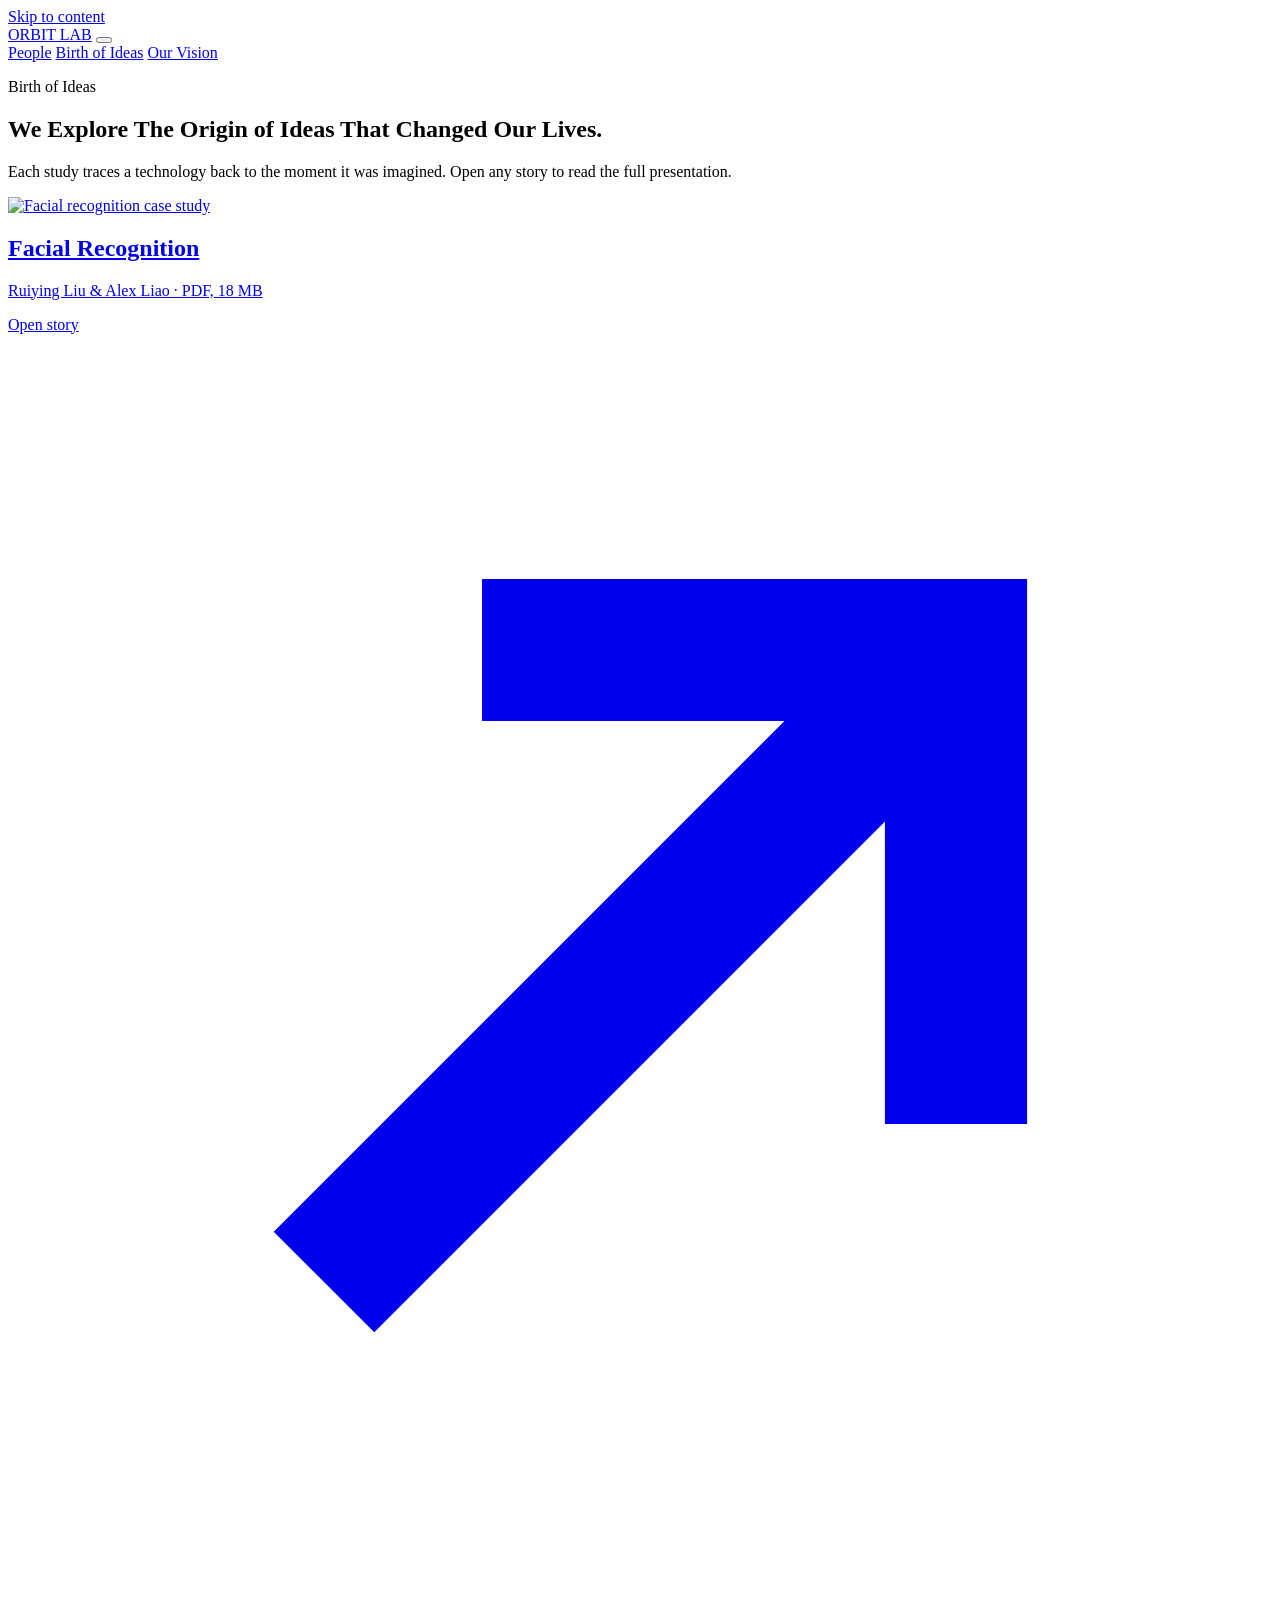
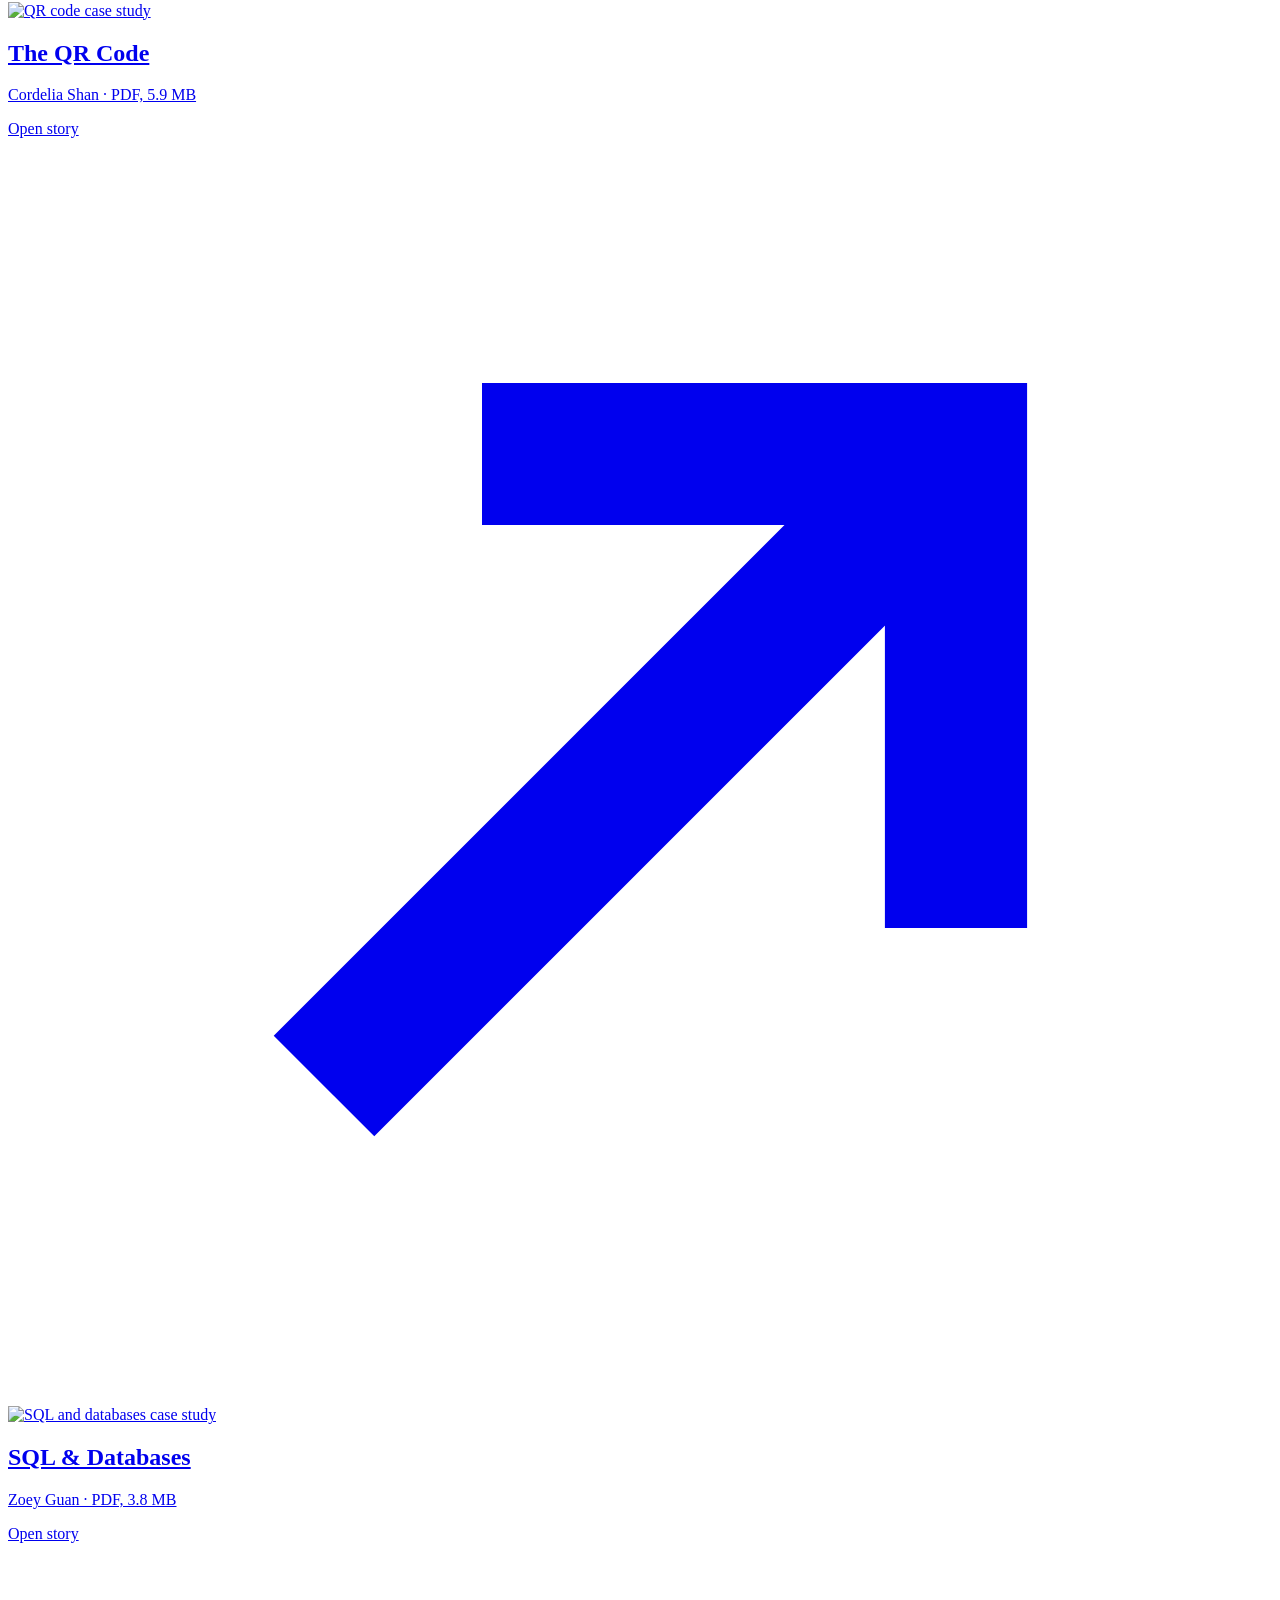
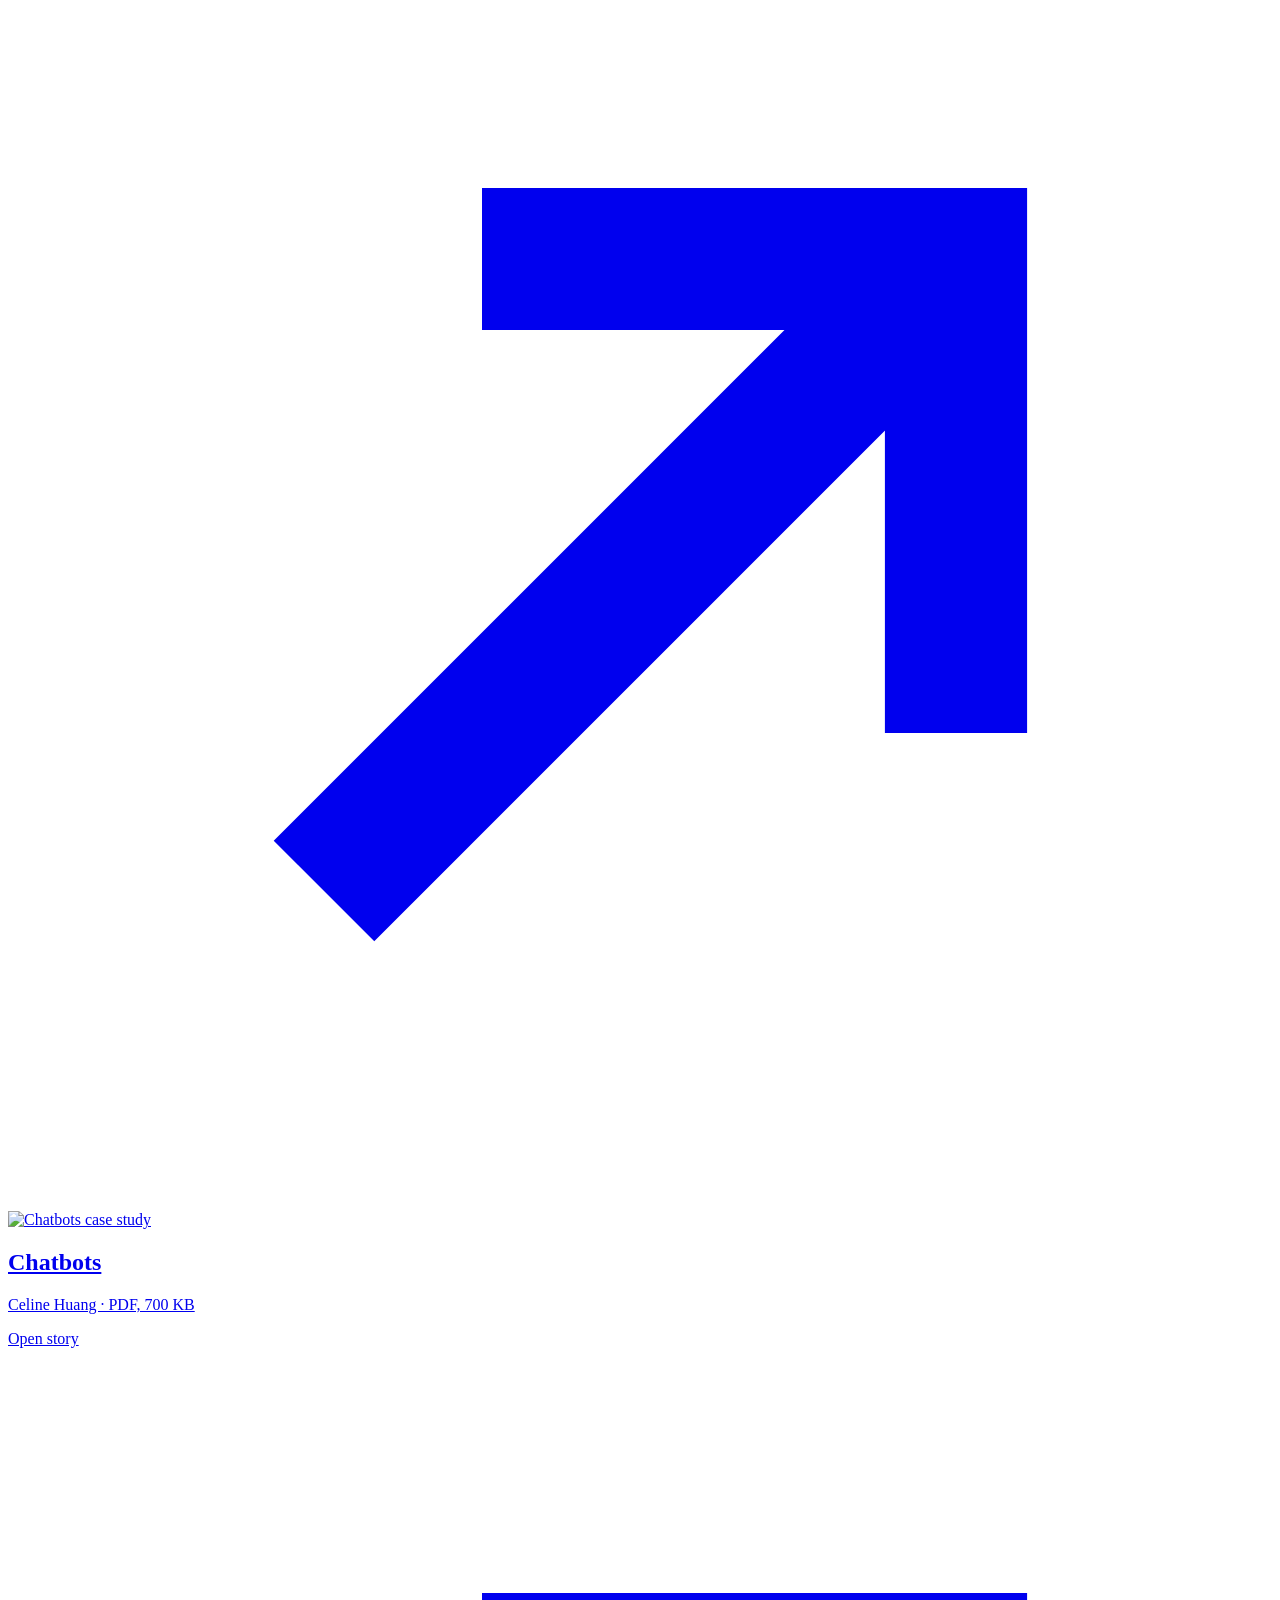
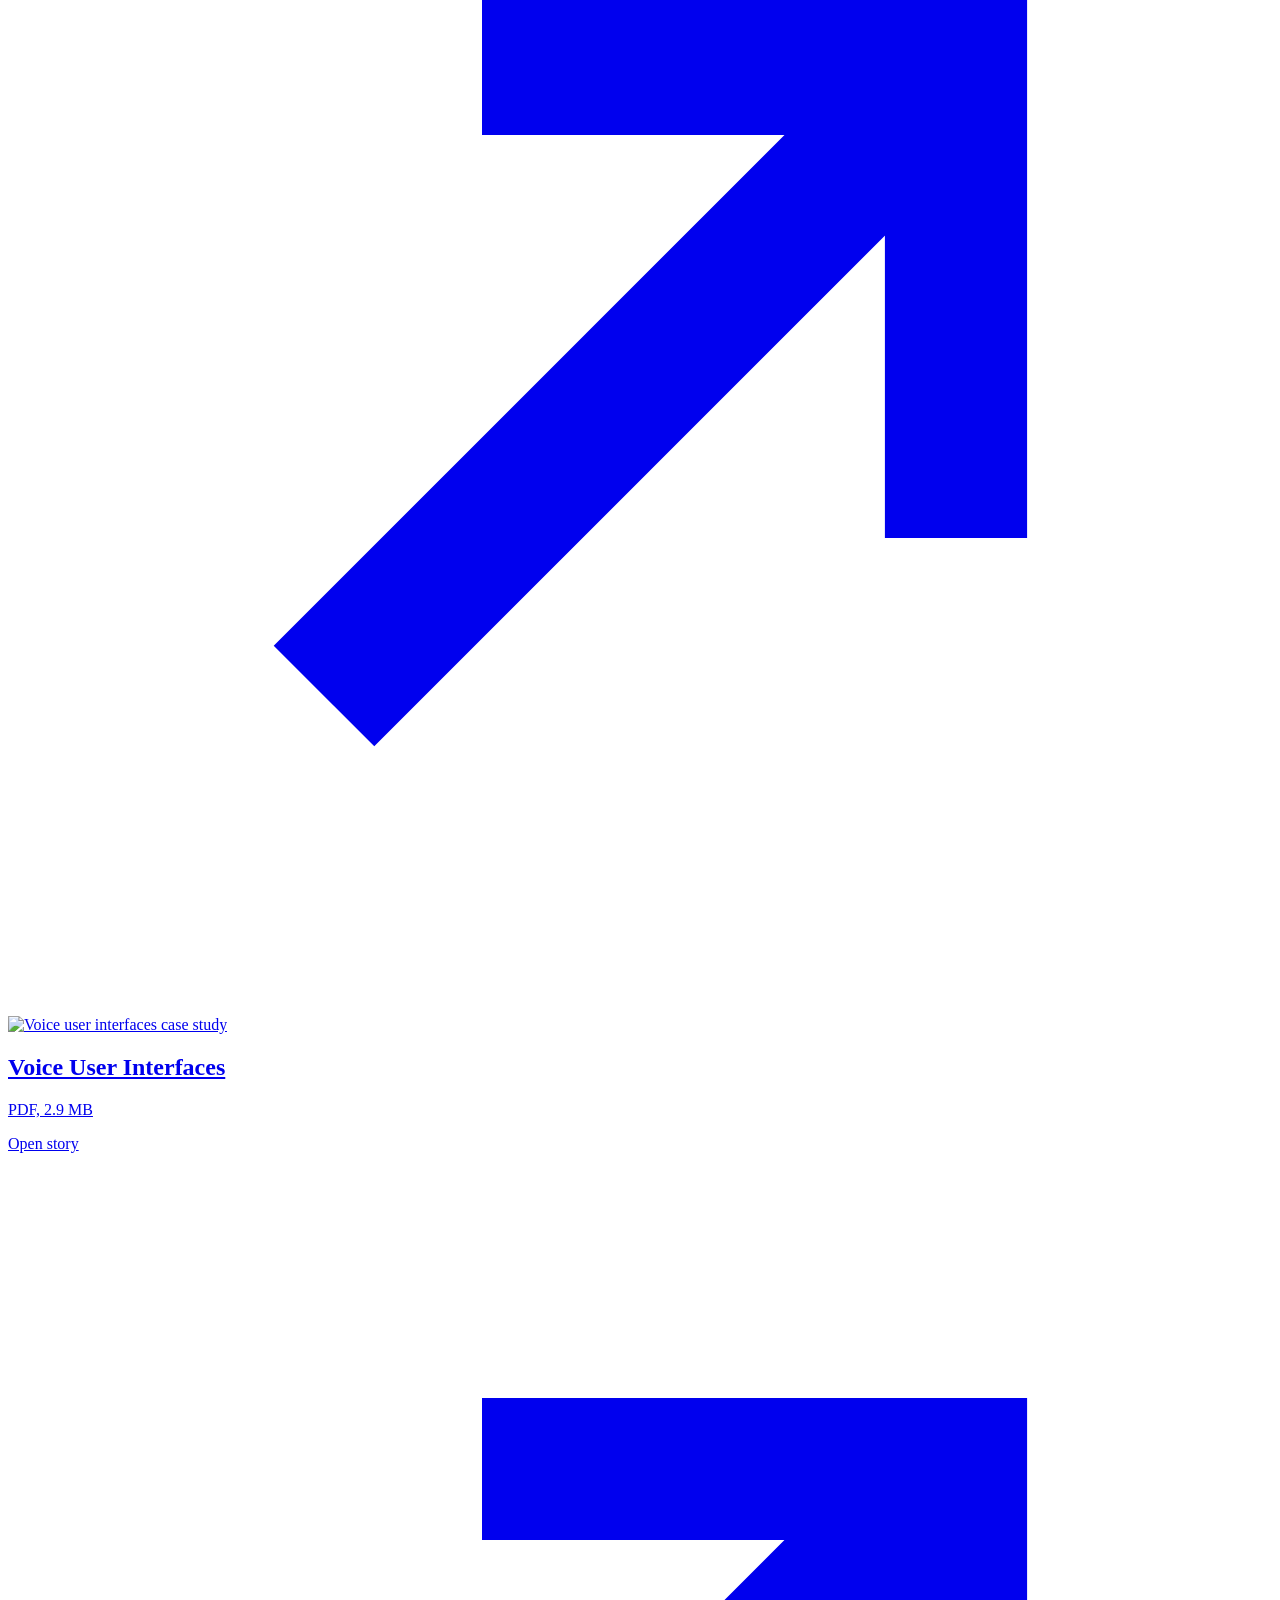
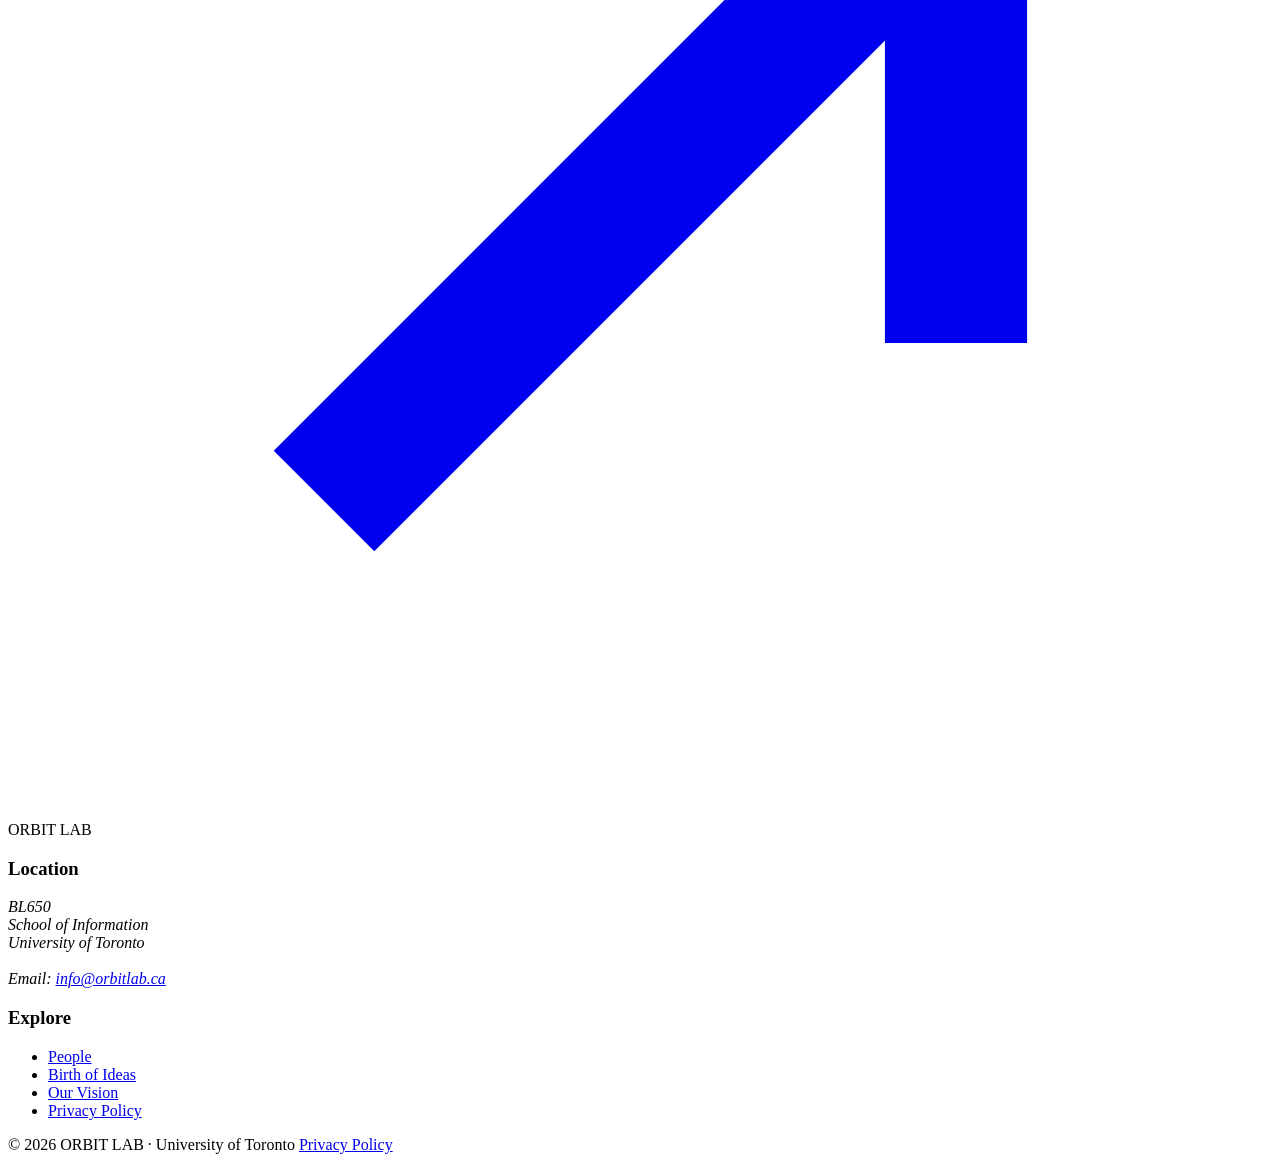
==== site/birth-of-ideas/index.html @ 478dc631 "Rebuild orbitlab.ca as a static site, migrated off Wix Studio Replaces the Wix Studio site with plai" ====
<!DOCTYPE html>
<html lang="en">
<head>
<meta charset="utf-8">
<meta name="viewport" content="width=device-width, initial-scale=1">
<title>BIRTH OF IDEAS | ORBIT LAB</title>
<meta name="description" content="We explore the origin of ideas that changed our lives — case studies from ORBIT LAB at the University of Toronto.">
<link rel="canonical" href="https://www.orbitlab.ca/birth-of-ideas">
<meta property="og:title" content="Birth of Ideas | ORBIT LAB">
<meta property="og:description" content="We explore the origin of ideas that changed our lives.">
<meta property="og:type" content="website">
<meta property="og:image" content="assets/img/stories/qr-code.jpg">
<link rel="icon" href="/assets/img/favicon.svg" type="image/svg+xml">
<link rel="stylesheet" href="/assets/css/style.css">
<script>document.documentElement.classList.add('js');</script>
</head>
<body>
<a class="skip-link" href="#main">Skip to content</a>

<header class="site-header is-light">
  <a class="wordmark" href="/">ORBIT LAB</a>
  <button class="nav-toggle" type="button" aria-label="Menu" aria-expanded="false" aria-controls="nav">
    <span></span><span></span><span></span>
  </button>
  <nav class="nav" id="nav" aria-label="Main">
    <a href="/people">People</a>
    <a href="/birth-of-ideas" aria-current="page">Birth of Ideas</a>
    <a href="/our-vision">Our Vision</a>
  </nav>
</header>

<main id="main">

  <section class="page-hero">
    <div class="wrap">
      <p class="label reveal">Birth of Ideas</p>
      <h1 class="page-hero__title reveal">We Explore The Origin of Ideas That Changed Our Lives.</h1>
      <p class="lead page-hero__sub reveal">Each study traces a technology back to the moment it was imagined. Open any story to read the full presentation.</p>
    </div>
  </section>

  <section class="section section--cream" style="padding-top:0">
    <div class="wrap">
      <div class="stories">

        <a class="story reveal" href="/assets/pdf/facial-recognition.pdf" target="_blank" rel="noopener">
          <div class="story__thumb">
            <picture><source srcset="/assets/img/stories/facial-recognition.webp" type="image/webp"><img src="/assets/img/stories/facial-recognition.jpg" alt="Facial recognition case study" loading="eager" fetchpriority="high" width="1400" height="787"></picture>
          </div>
          <div class="story__body">
            <h2 class="story__title">Facial Recognition</h2>
            <p class="story__meta">Ruiying Liu &amp; Alex Liao &middot; PDF, 18 MB</p>
            <span class="story__cta">Open story
              <svg viewBox="0 0 16 16" fill="none" stroke="currentColor" stroke-width="1.8" aria-hidden="true">
                <path d="M4 12L12 4M6 4h6v6"/></svg>
            </span>
          </div>
        </a>

        <a class="story reveal" href="/assets/pdf/qr-code.pdf" target="_blank" rel="noopener">
          <div class="story__thumb">
            <picture><source srcset="/assets/img/stories/qr-code.webp" type="image/webp"><img src="/assets/img/stories/qr-code.jpg" alt="QR code case study" loading="lazy" width="1400" height="787"></picture>
          </div>
          <div class="story__body">
            <h2 class="story__title">The QR Code</h2>
            <p class="story__meta">Cordelia Shan &middot; PDF, 5.9 MB</p>
            <span class="story__cta">Open story
              <svg viewBox="0 0 16 16" fill="none" stroke="currentColor" stroke-width="1.8" aria-hidden="true">
                <path d="M4 12L12 4M6 4h6v6"/></svg>
            </span>
          </div>
        </a>

        <a class="story reveal" href="/assets/pdf/sql-databases.pdf" target="_blank" rel="noopener">
          <div class="story__thumb">
            <picture><source srcset="/assets/img/stories/sql-databases.webp" type="image/webp"><img src="/assets/img/stories/sql-databases.jpg" alt="SQL and databases case study" loading="lazy" width="1400" height="787"></picture>
          </div>
          <div class="story__body">
            <h2 class="story__title">SQL &amp; Databases</h2>
            <p class="story__meta">Zoey Guan &middot; PDF, 3.8 MB</p>
            <span class="story__cta">Open story
              <svg viewBox="0 0 16 16" fill="none" stroke="currentColor" stroke-width="1.8" aria-hidden="true">
                <path d="M4 12L12 4M6 4h6v6"/></svg>
            </span>
          </div>
        </a>

        <a class="story reveal" href="/assets/pdf/chatbots.pdf" target="_blank" rel="noopener">
          <div class="story__thumb">
            <picture><source srcset="/assets/img/stories/chatbots.webp" type="image/webp"><img src="/assets/img/stories/chatbots.jpg" alt="Chatbots case study" loading="lazy" width="1400" height="787"></picture>
          </div>
          <div class="story__body">
            <h2 class="story__title">Chatbots</h2>
            <p class="story__meta">Celine Huang &middot; PDF, 700 KB</p>
            <span class="story__cta">Open story
              <svg viewBox="0 0 16 16" fill="none" stroke="currentColor" stroke-width="1.8" aria-hidden="true">
                <path d="M4 12L12 4M6 4h6v6"/></svg>
            </span>
          </div>
        </a>

        <a class="story reveal" href="/assets/pdf/voice-user-interfaces.pdf" target="_blank" rel="noopener">
          <div class="story__thumb">
            <picture><source srcset="/assets/img/stories/voice-user-interfaces.webp" type="image/webp"><img src="/assets/img/stories/voice-user-interfaces.jpg" alt="Voice user interfaces case study" loading="lazy" width="1400" height="787"></picture>
          </div>
          <div class="story__body">
            <h2 class="story__title">Voice User Interfaces</h2>
            <p class="story__meta">PDF, 2.9 MB</p>
            <span class="story__cta">Open story
              <svg viewBox="0 0 16 16" fill="none" stroke="currentColor" stroke-width="1.8" aria-hidden="true">
                <path d="M4 12L12 4M6 4h6v6"/></svg>
            </span>
          </div>
        </a>

      </div>
    </div>
  </section>

</main>

<footer class="site-footer footer">
  <div class="wrap">
    <div class="footer-grid">
      <div>
        <div class="footer__brand">ORBIT LAB</div>
      </div>
      <div>
        <h3>Location</h3>
        <address>
          BL650<br>
          School of Information<br>
          University of Toronto<br><br>
          Email: <a href="mailto:info@orbitlab.ca">info@orbitlab.ca</a>
        </address>
      </div>
      <div>
        <h3>Explore</h3>
        <ul>
          <li><a href="/people">People</a></li>
          <li><a href="/birth-of-ideas">Birth of Ideas</a></li>
          <li><a href="/our-vision">Our Vision</a></li>
          <li><a href="/privacy-policy">Privacy Policy</a></li>
        </ul>
      </div>
    </div>
    <div class="footer-bottom">
      <span>&copy; 2026 ORBIT LAB &middot; University of Toronto</span>
      <a href="/privacy-policy">Privacy Policy</a>
    </div>
  </div>
</footer>

<script src="/assets/js/main.js" defer></script>
</body>
</html>
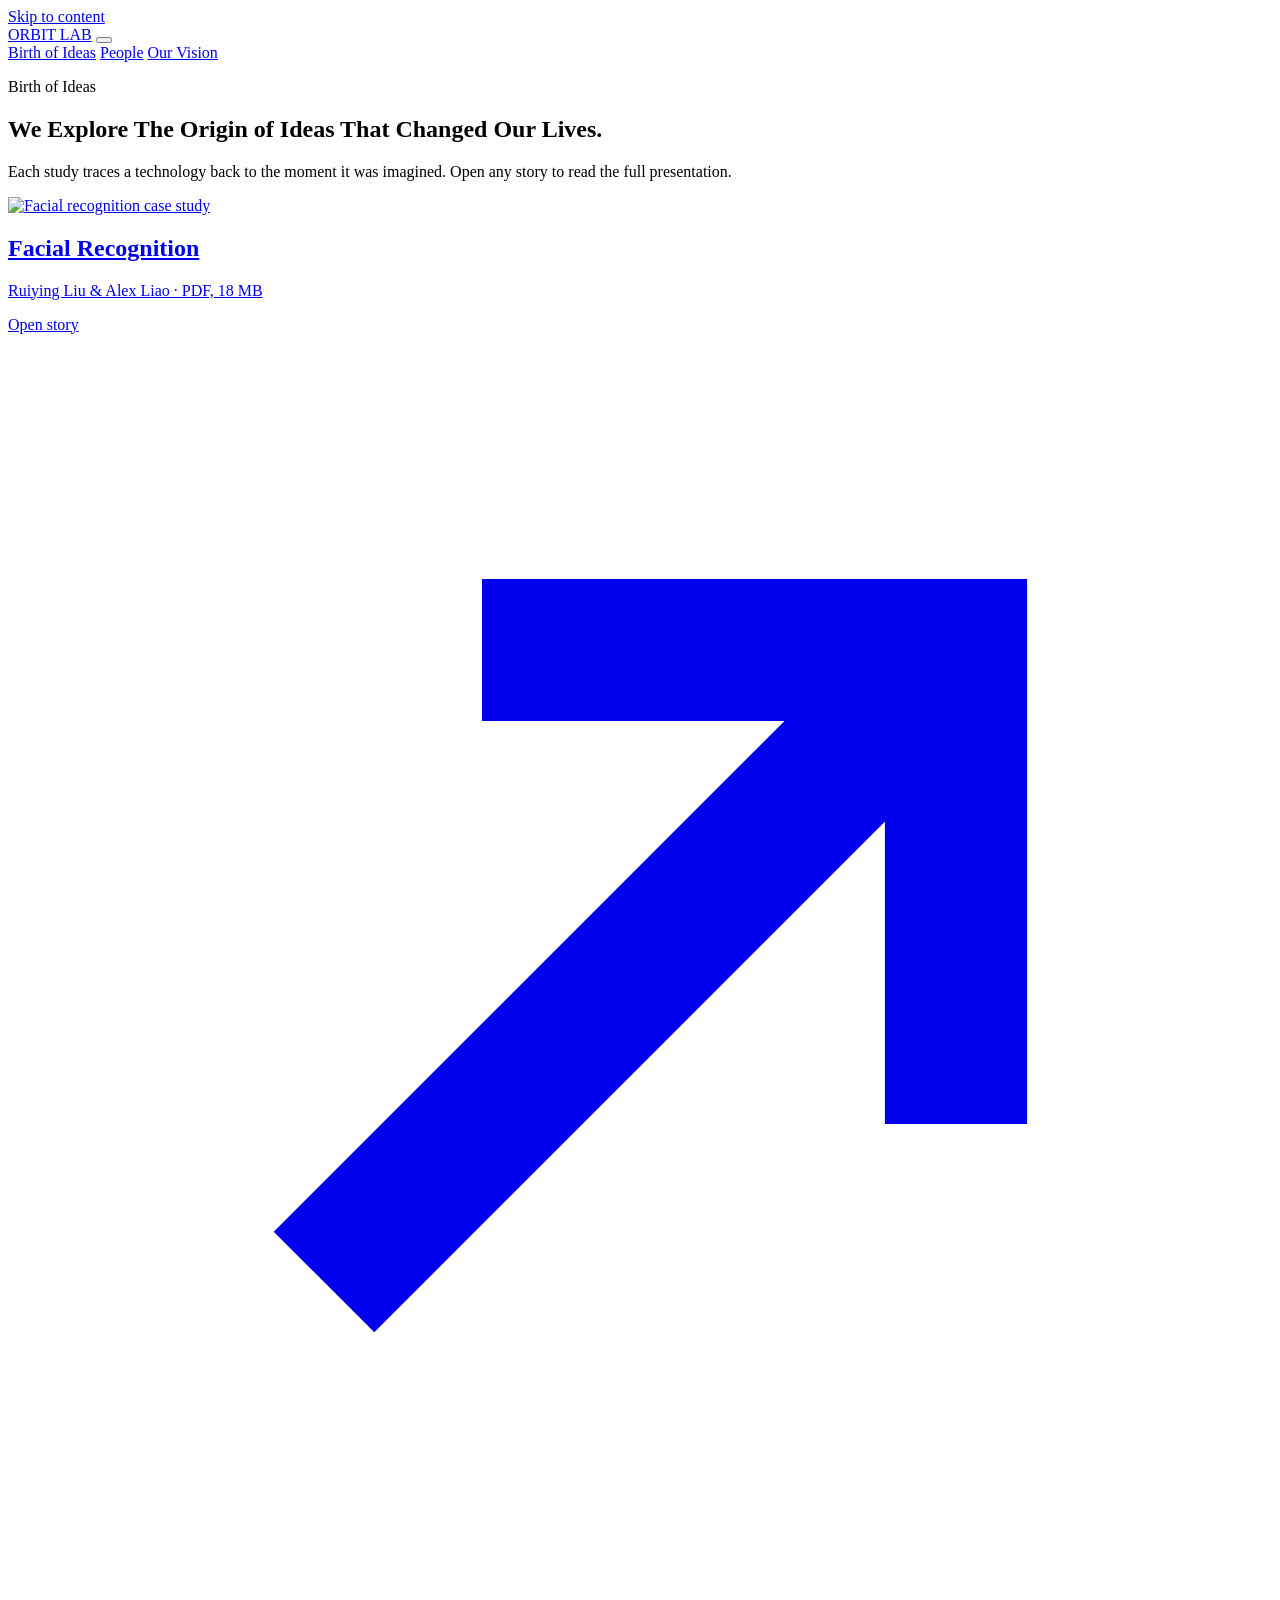
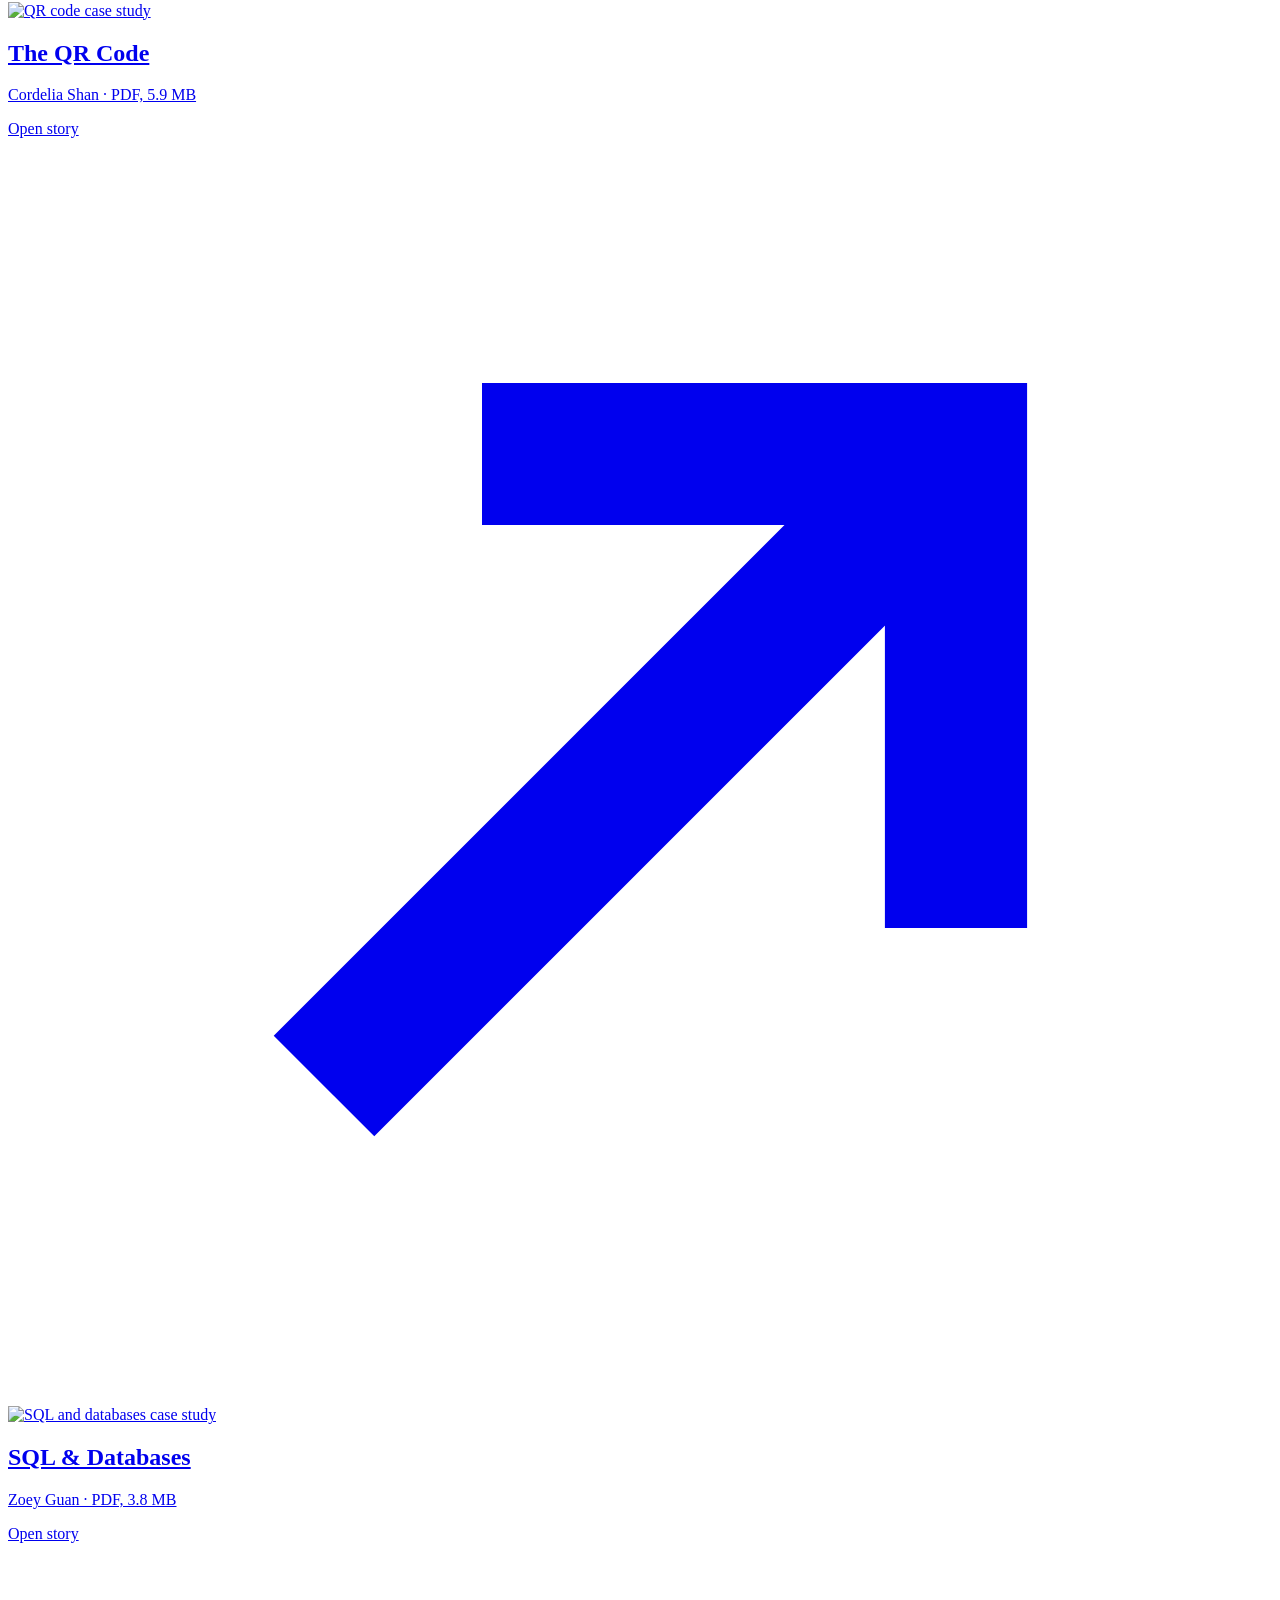
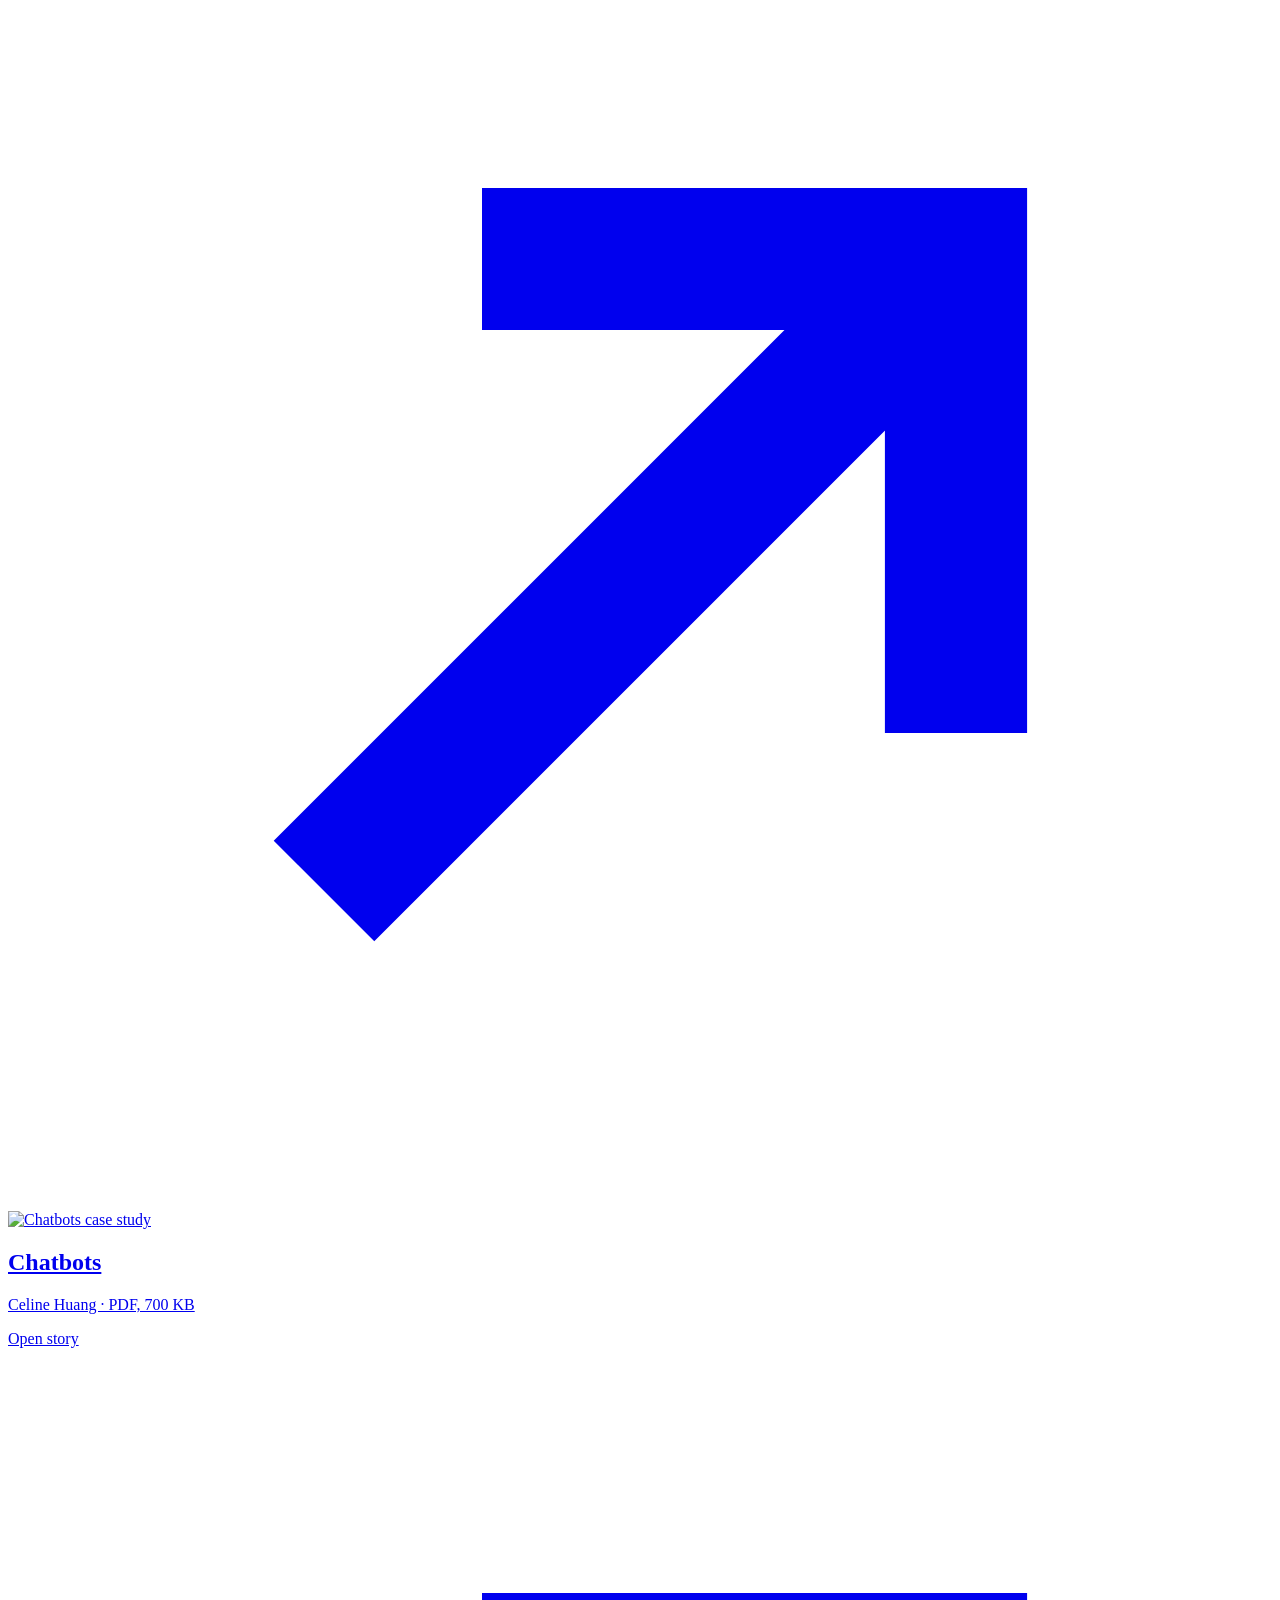
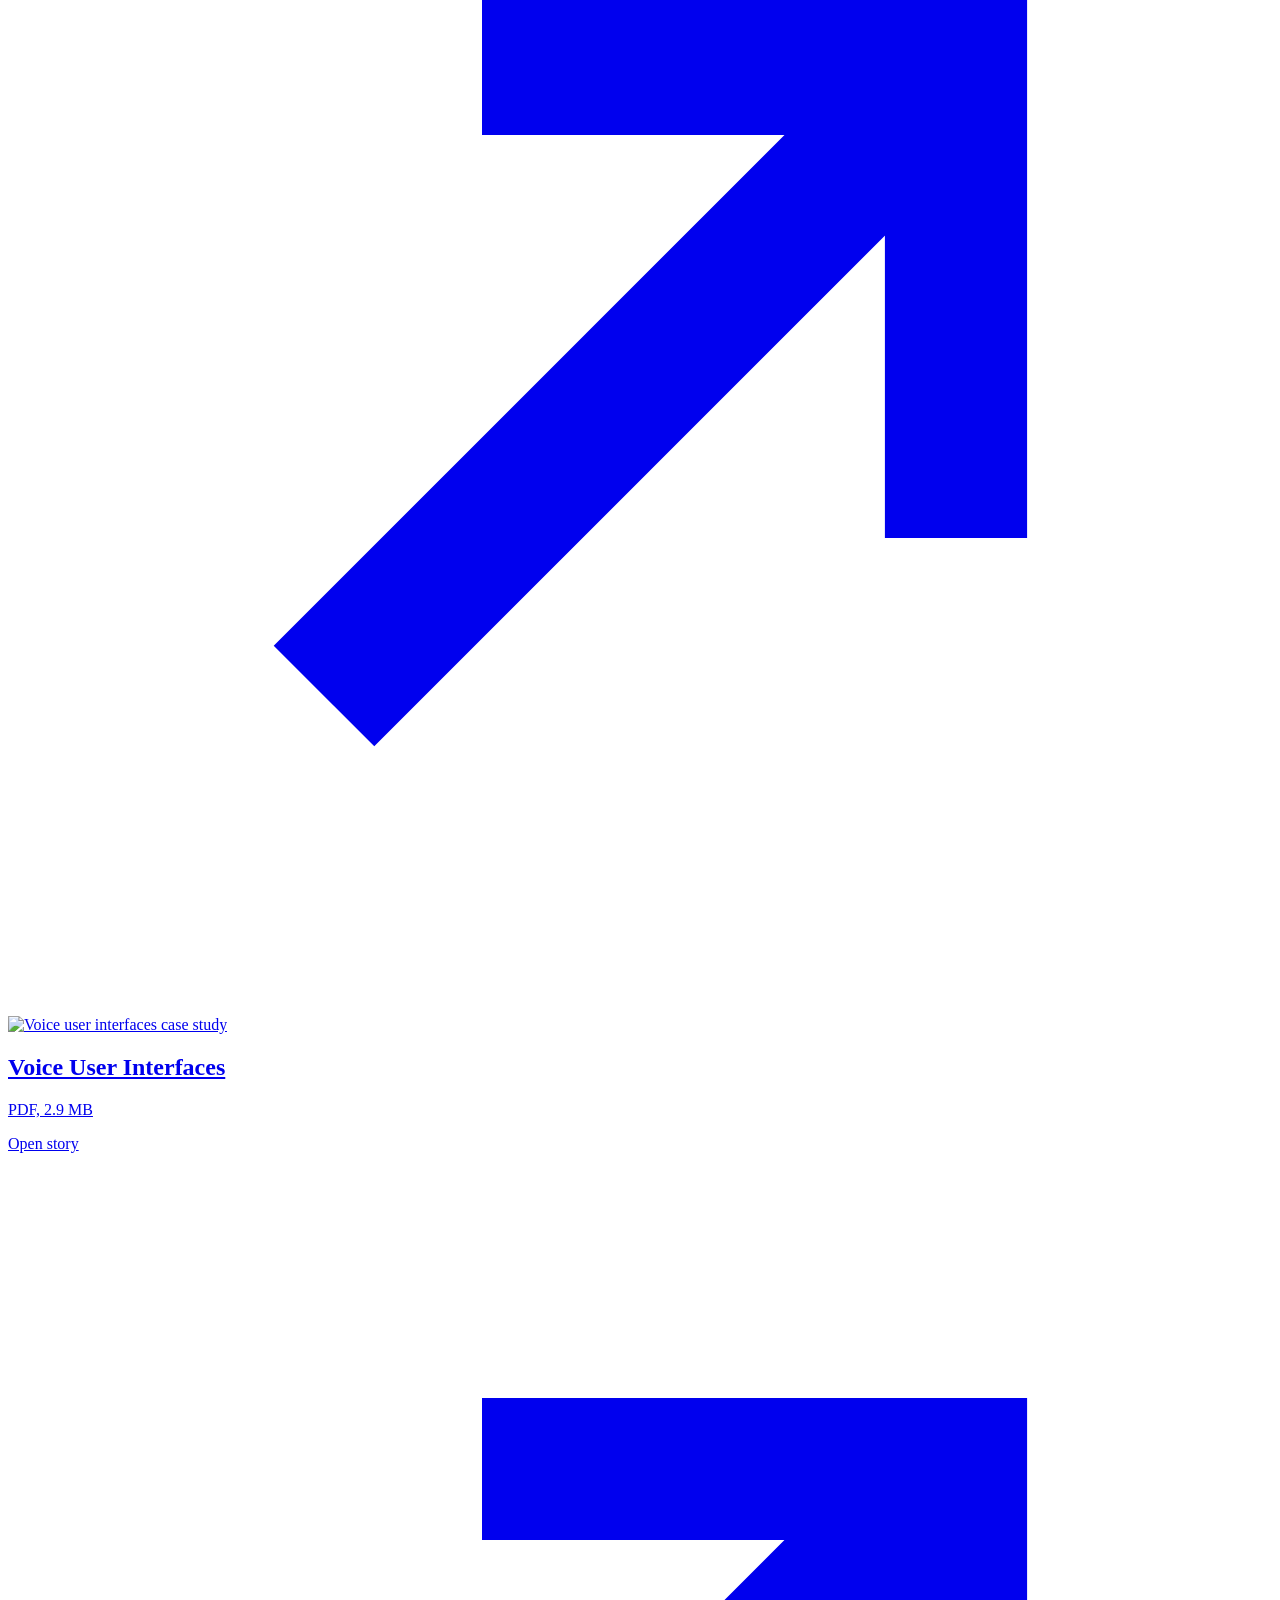
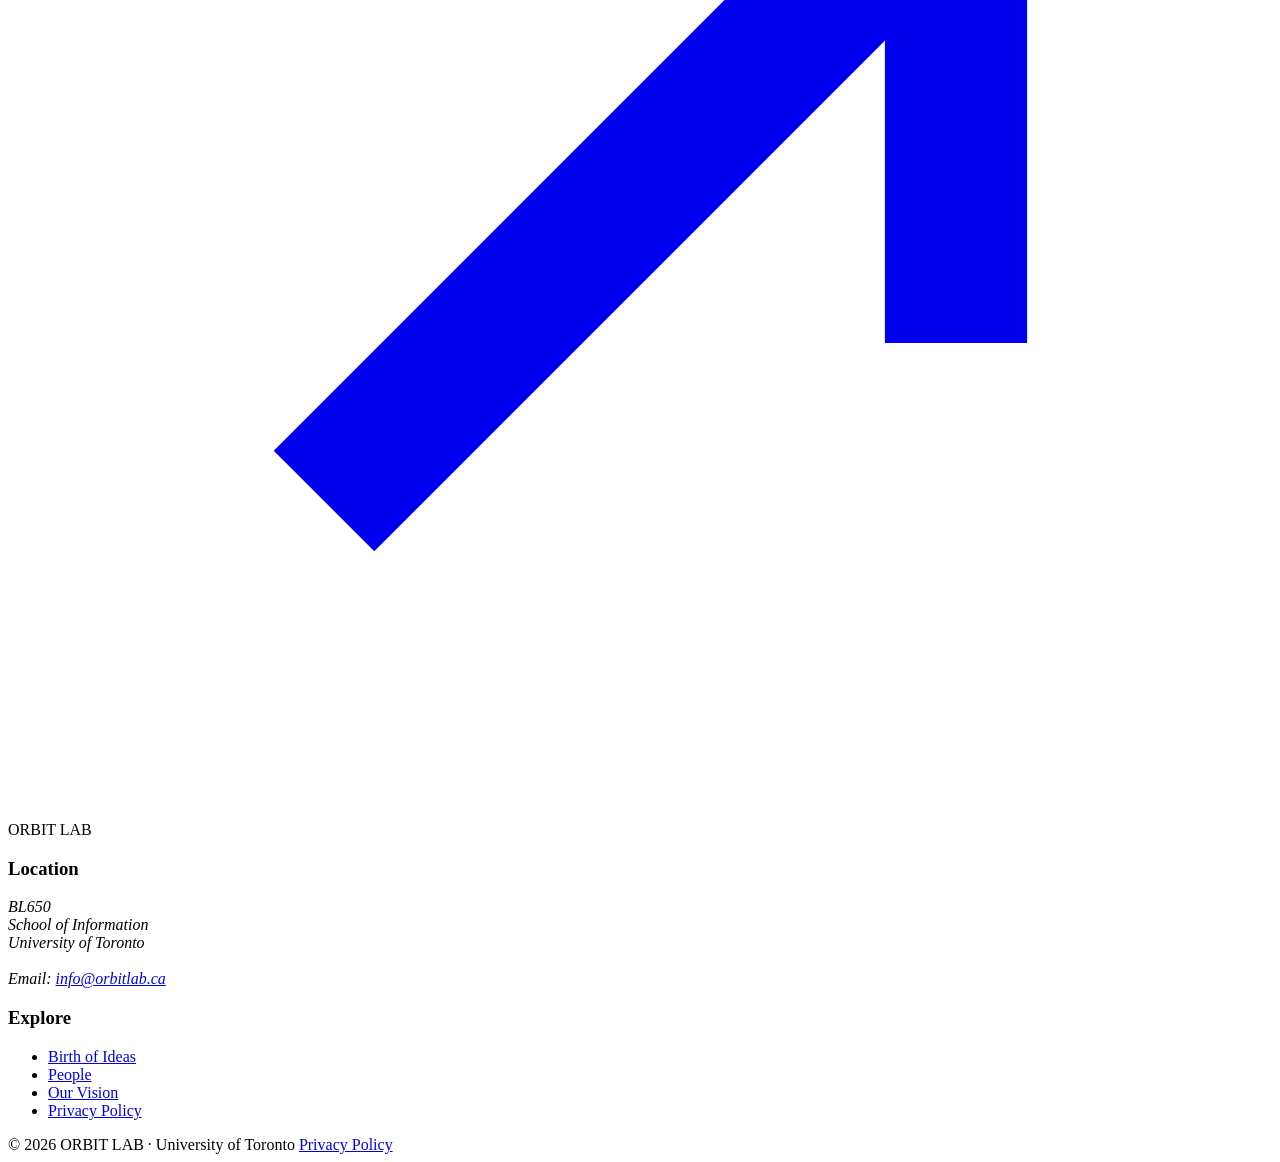
==== commit 37e570d5: "Reorder nav: Birth of Ideas, People, Our Vision Applied to both the header nav and the footer Explor" ====
--- a/site/birth-of-ideas/index.html
+++ b/site/birth-of-ideas/index.html
@@ -11,7 +11,7 @@
 <meta property="og:type" content="website">
 <meta property="og:image" content="assets/img/stories/qr-code.jpg">
 <link rel="icon" href="/assets/img/favicon.svg" type="image/svg+xml">
-<link rel="stylesheet" href="/assets/css/style.css">
+<link rel="stylesheet" href="/assets/css/style.css?v=2">
 <script>document.documentElement.classList.add('js');</script>
 </head>
 <body>
@@ -23,8 +23,8 @@
     <span></span><span></span><span></span>
   </button>
   <nav class="nav" id="nav" aria-label="Main">
+    <a href="/birth-of-ideas" aria-current="page">Birth of Ideas</a>
     <a href="/people">People</a>
-    <a href="/birth-of-ideas" aria-current="page">Birth of Ideas</a>
     <a href="/our-vision">Our Vision</a>
   </nav>
 </header>
@@ -137,8 +137,8 @@
       <div>
         <h3>Explore</h3>
         <ul>
+          <li><a href="/birth-of-ideas">Birth of Ideas</a></li>
           <li><a href="/people">People</a></li>
-          <li><a href="/birth-of-ideas">Birth of Ideas</a></li>
           <li><a href="/our-vision">Our Vision</a></li>
           <li><a href="/privacy-policy">Privacy Policy</a></li>
         </ul>
@@ -151,6 +151,6 @@
   </div>
 </footer>
 
-<script src="/assets/js/main.js" defer></script>
+<script src="/assets/js/main.js?v=2" defer></script>
 </body>
 </html>
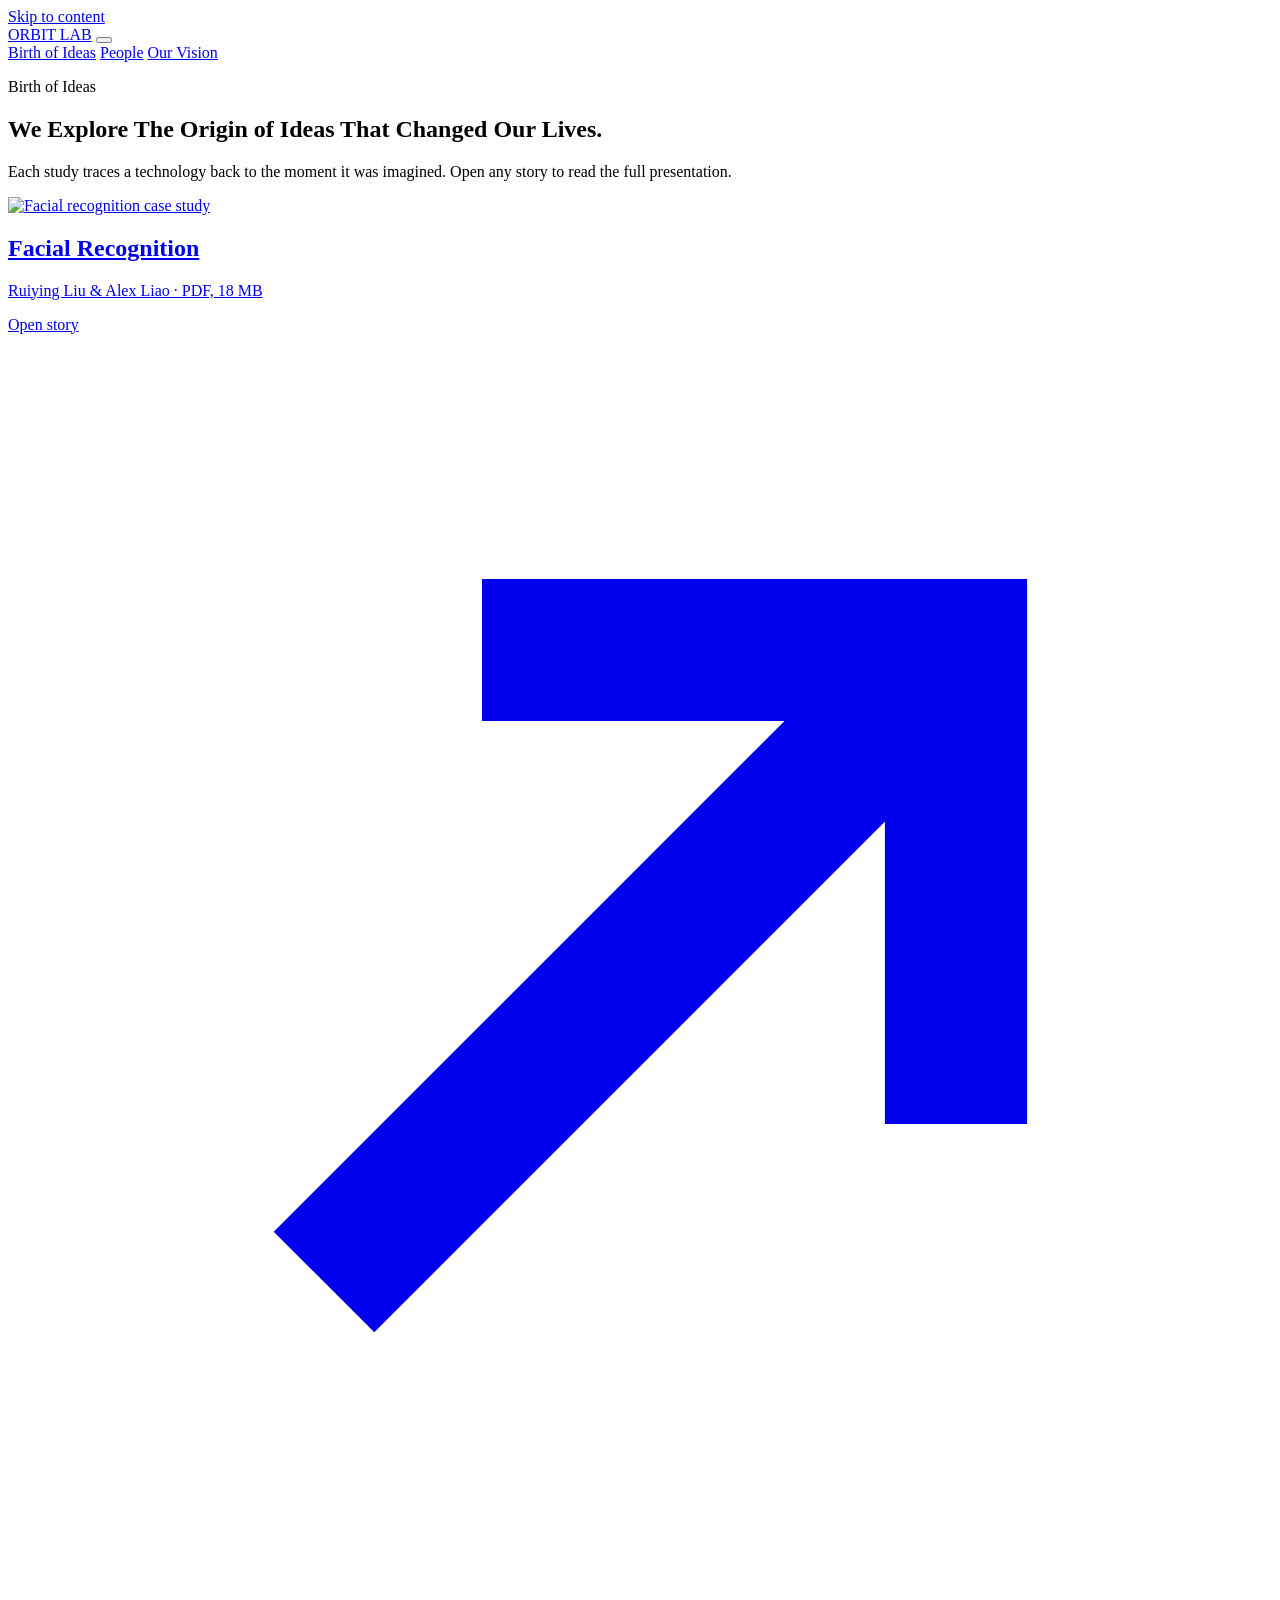
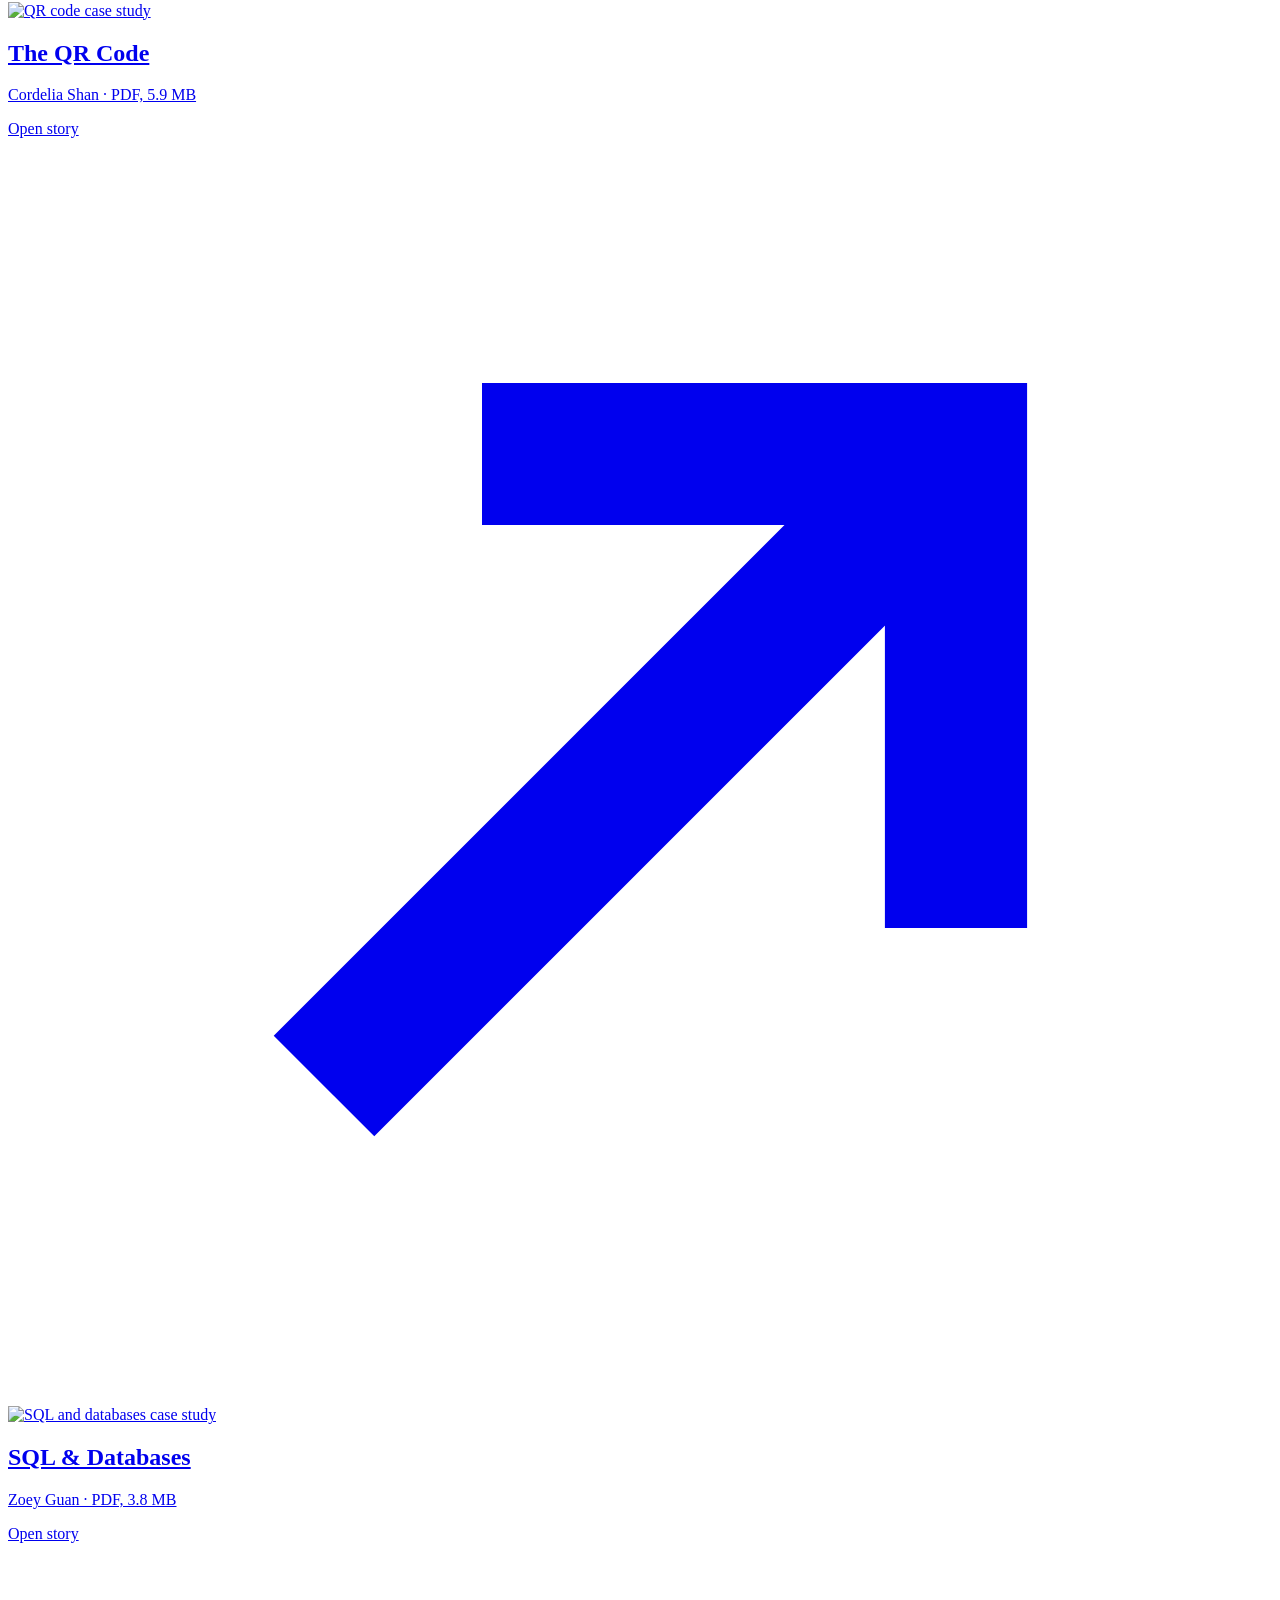
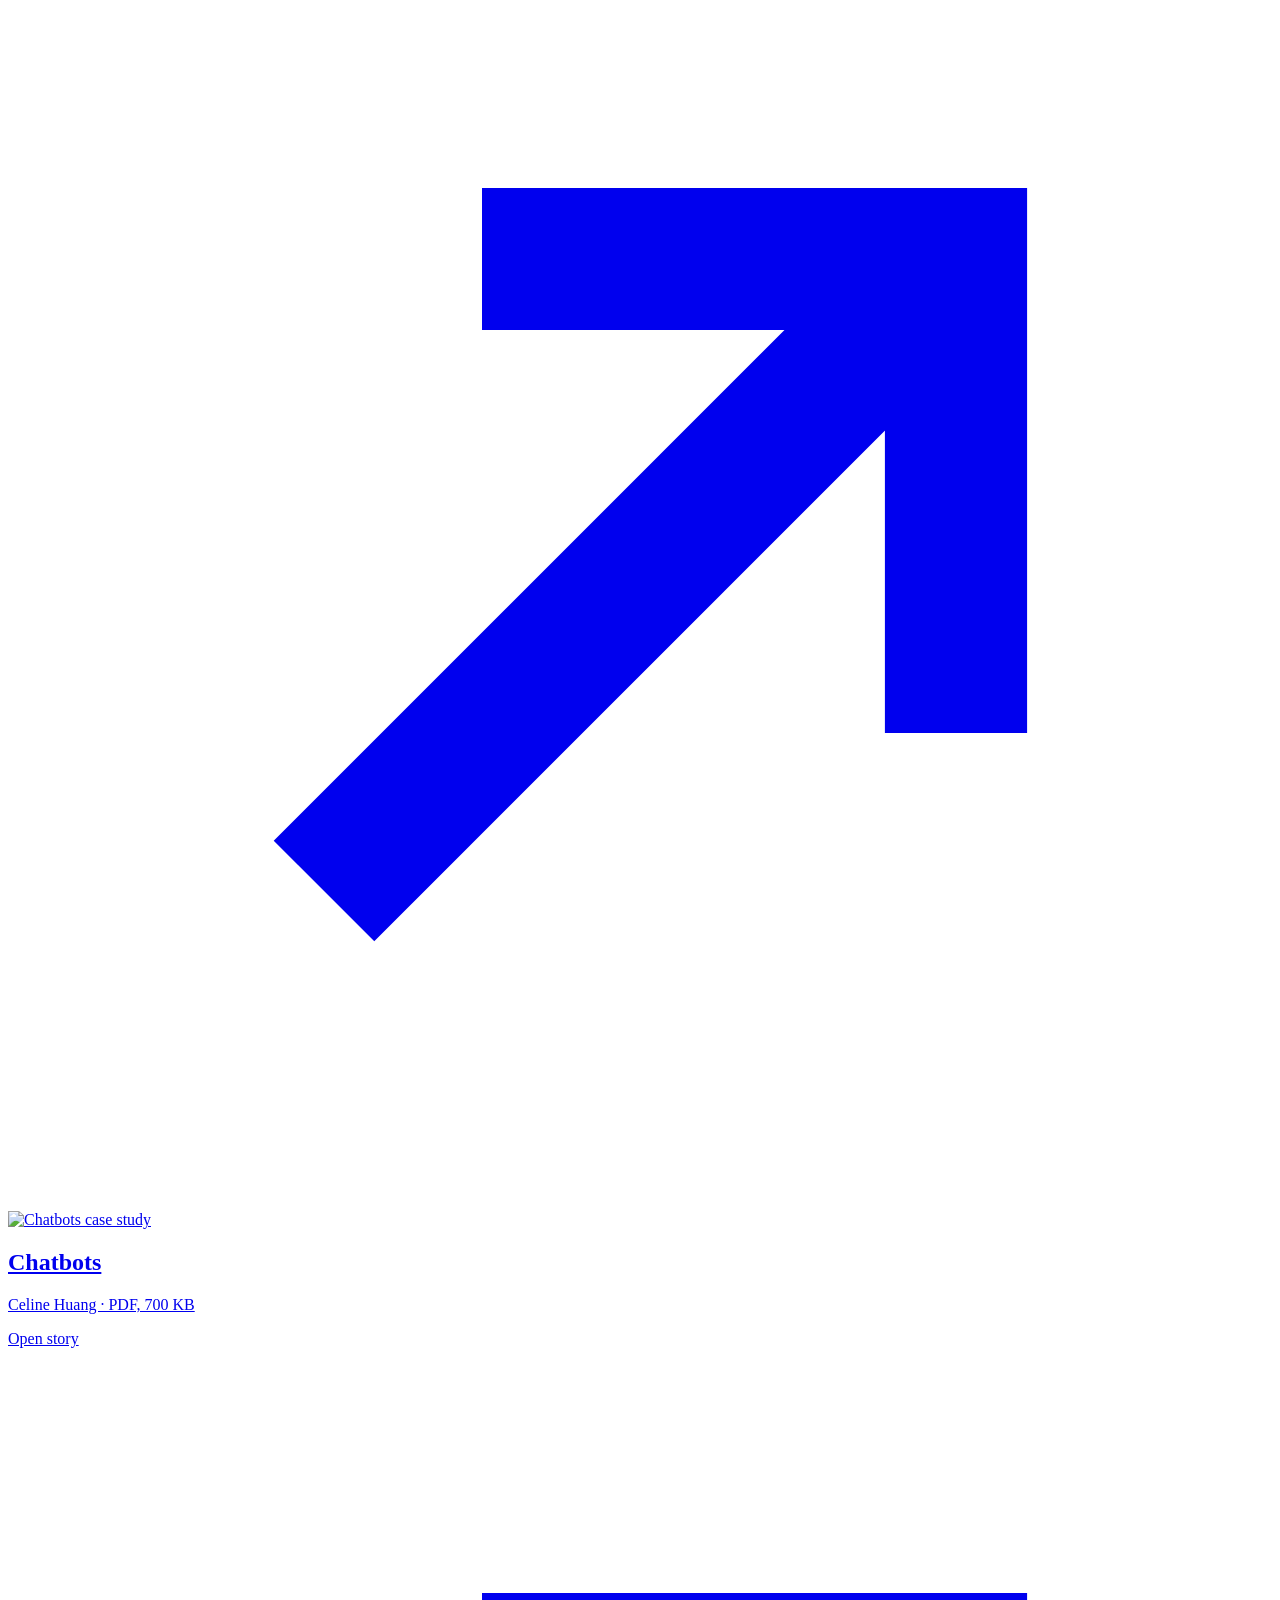
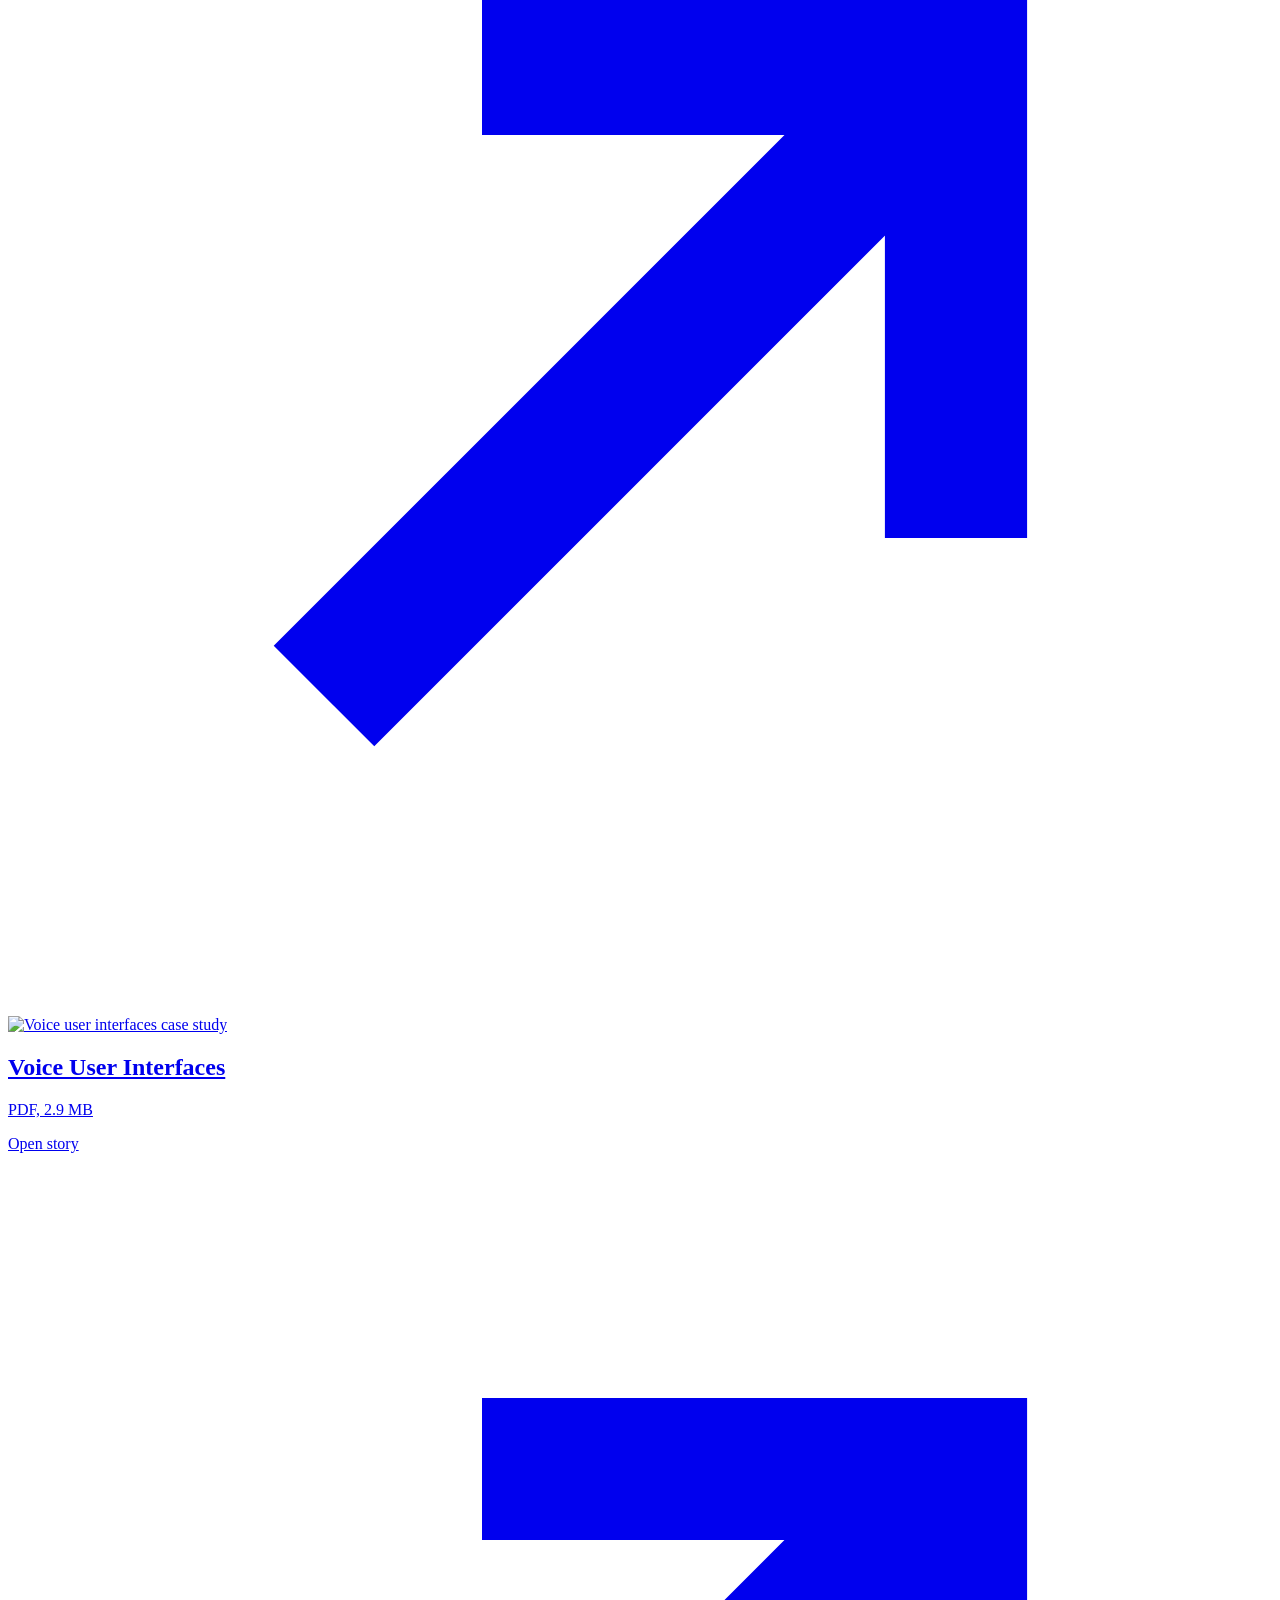
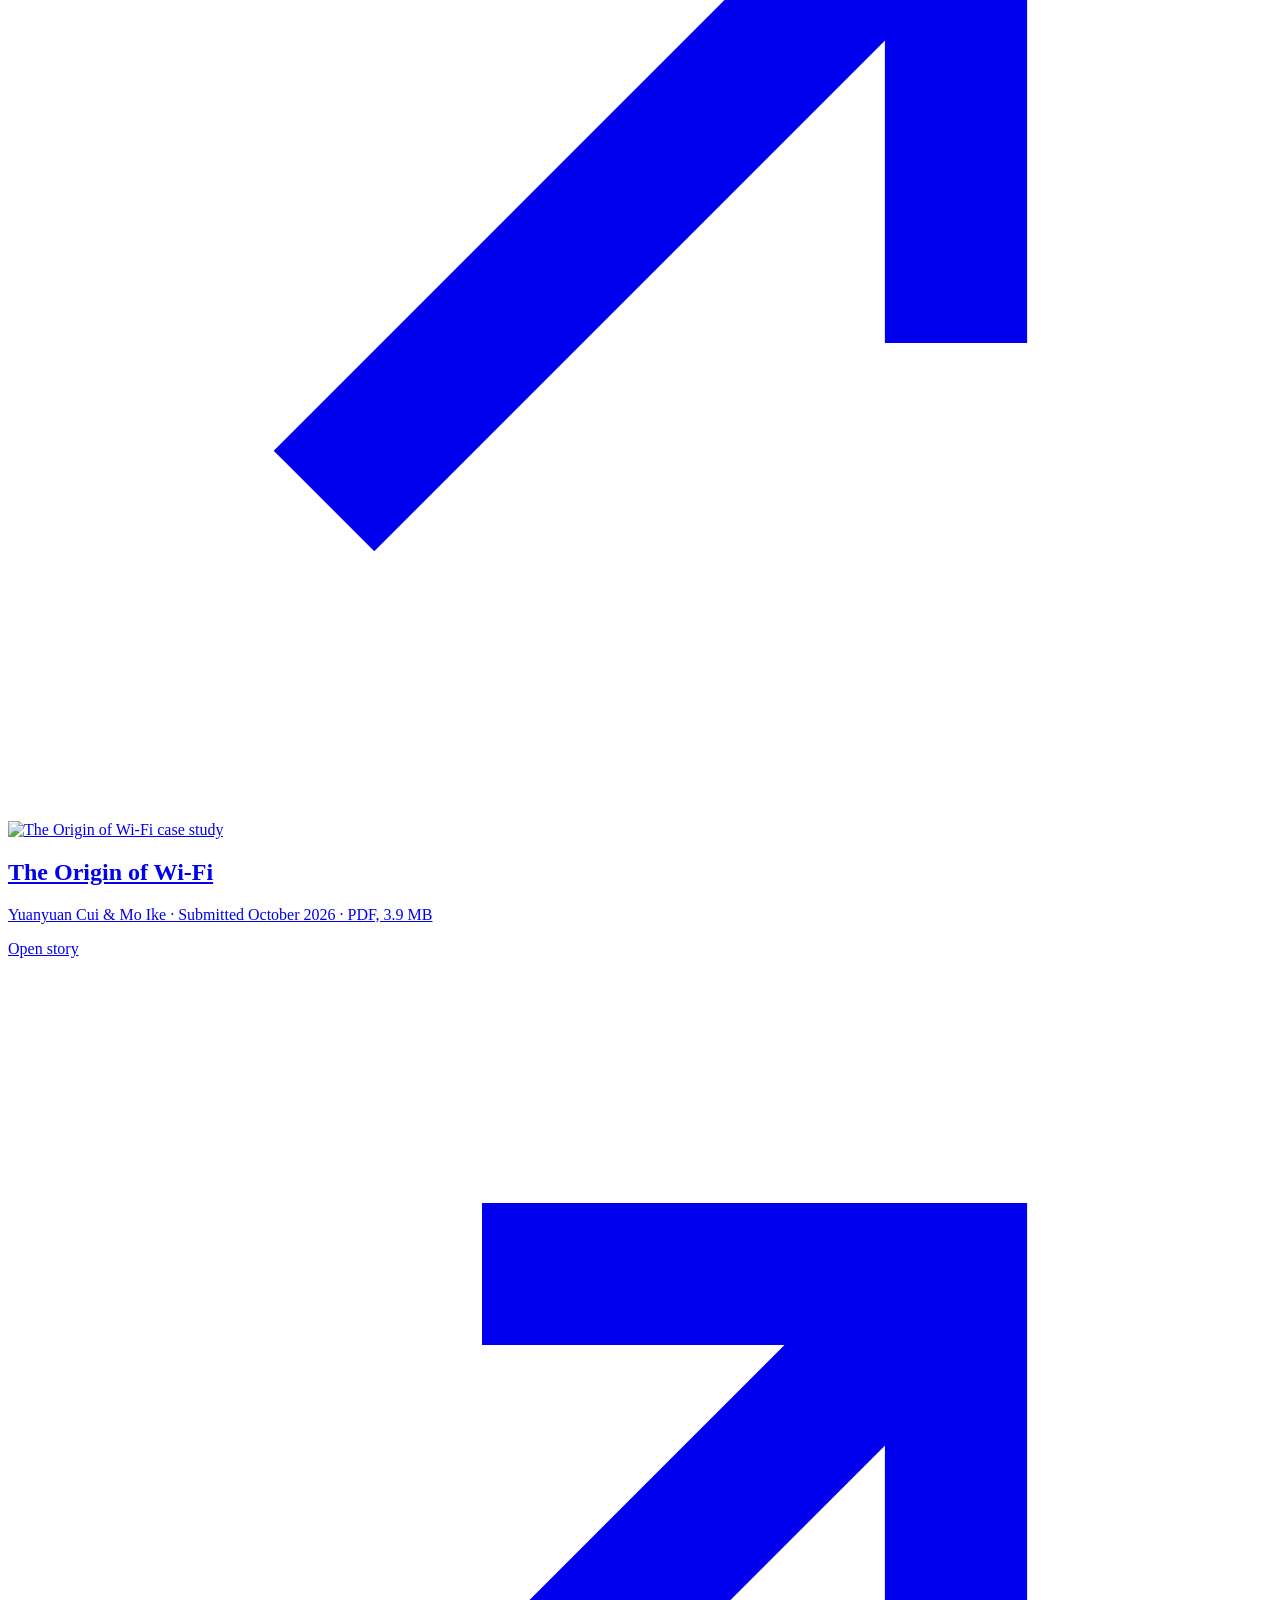
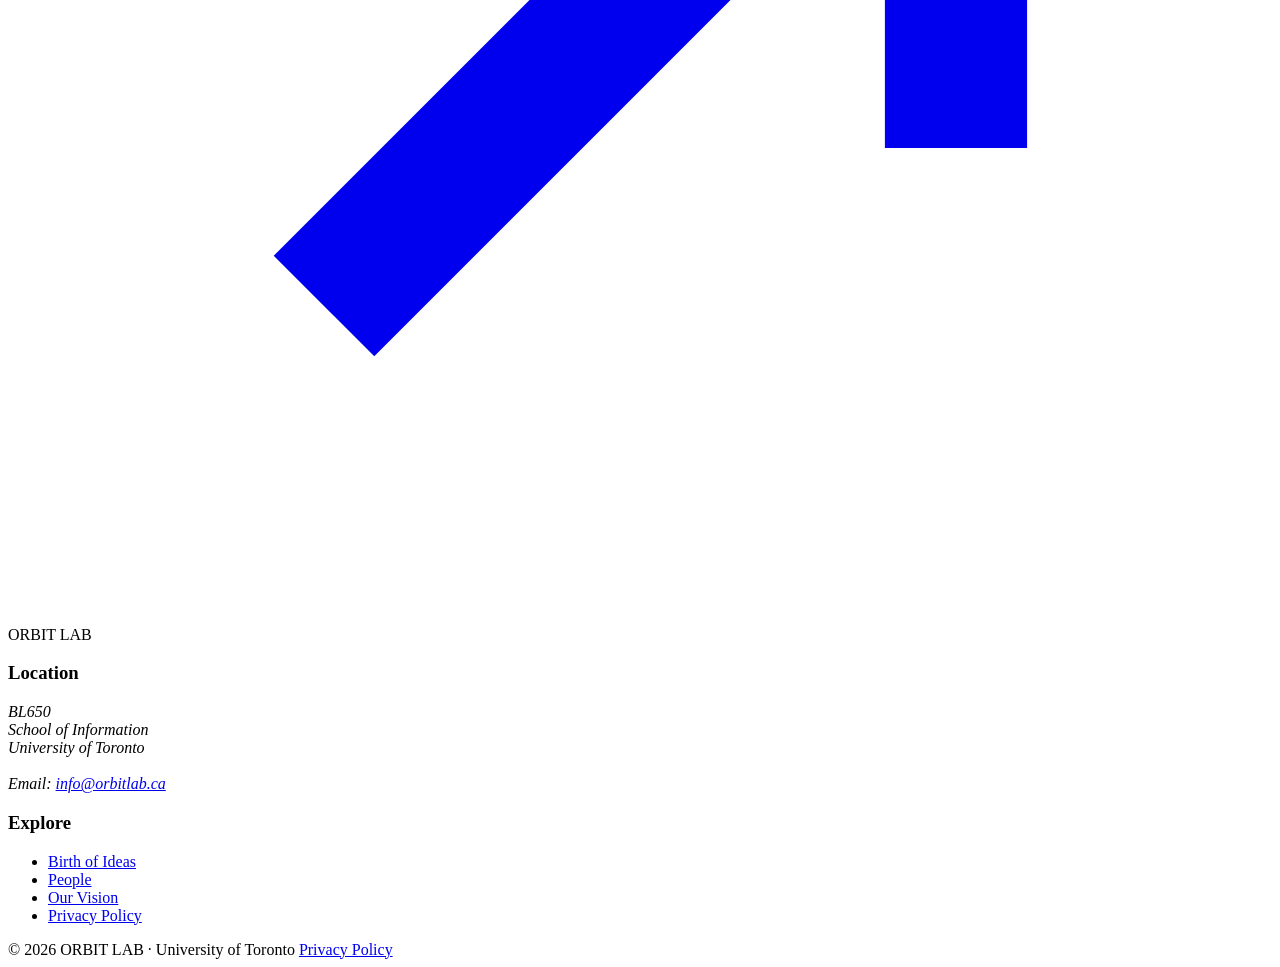
==== commit 9012cb38: "Add The Origin of Wi-Fi story to Birth of Ideas Co-Authored-By: Claude Opus 5.5 <noreply@anthropic.c" ====
--- a/site/birth-of-ideas/index.html
+++ b/site/birth-of-ideas/index.html
@@ -113,6 +113,20 @@
           </div>
         </a>
 
+        <a class="story reveal" href="/assets/pdf/wi-fi.pdf" target="_blank" rel="noopener">
+          <div class="story__thumb">
+            <picture><source srcset="/assets/img/stories/wi-fi.webp" type="image/webp"><img src="/assets/img/stories/wi-fi.jpg" alt="The Origin of Wi-Fi case study" loading="lazy" width="1400" height="788"></picture>
+          </div>
+          <div class="story__body">
+            <h2 class="story__title">The Origin of Wi-Fi</h2>
+            <p class="story__meta">Yuanyuan Cui &amp; Mo Ike &middot; Submitted October 2026 &middot; PDF, 3.9 MB</p>
+            <span class="story__cta">Open story
+              <svg viewBox="0 0 16 16" fill="none" stroke="currentColor" stroke-width="1.8" aria-hidden="true">
+                <path d="M4 12L12 4M6 4h6v6"/></svg>
+            </span>
+          </div>
+        </a>
+
       </div>
     </div>
   </section>
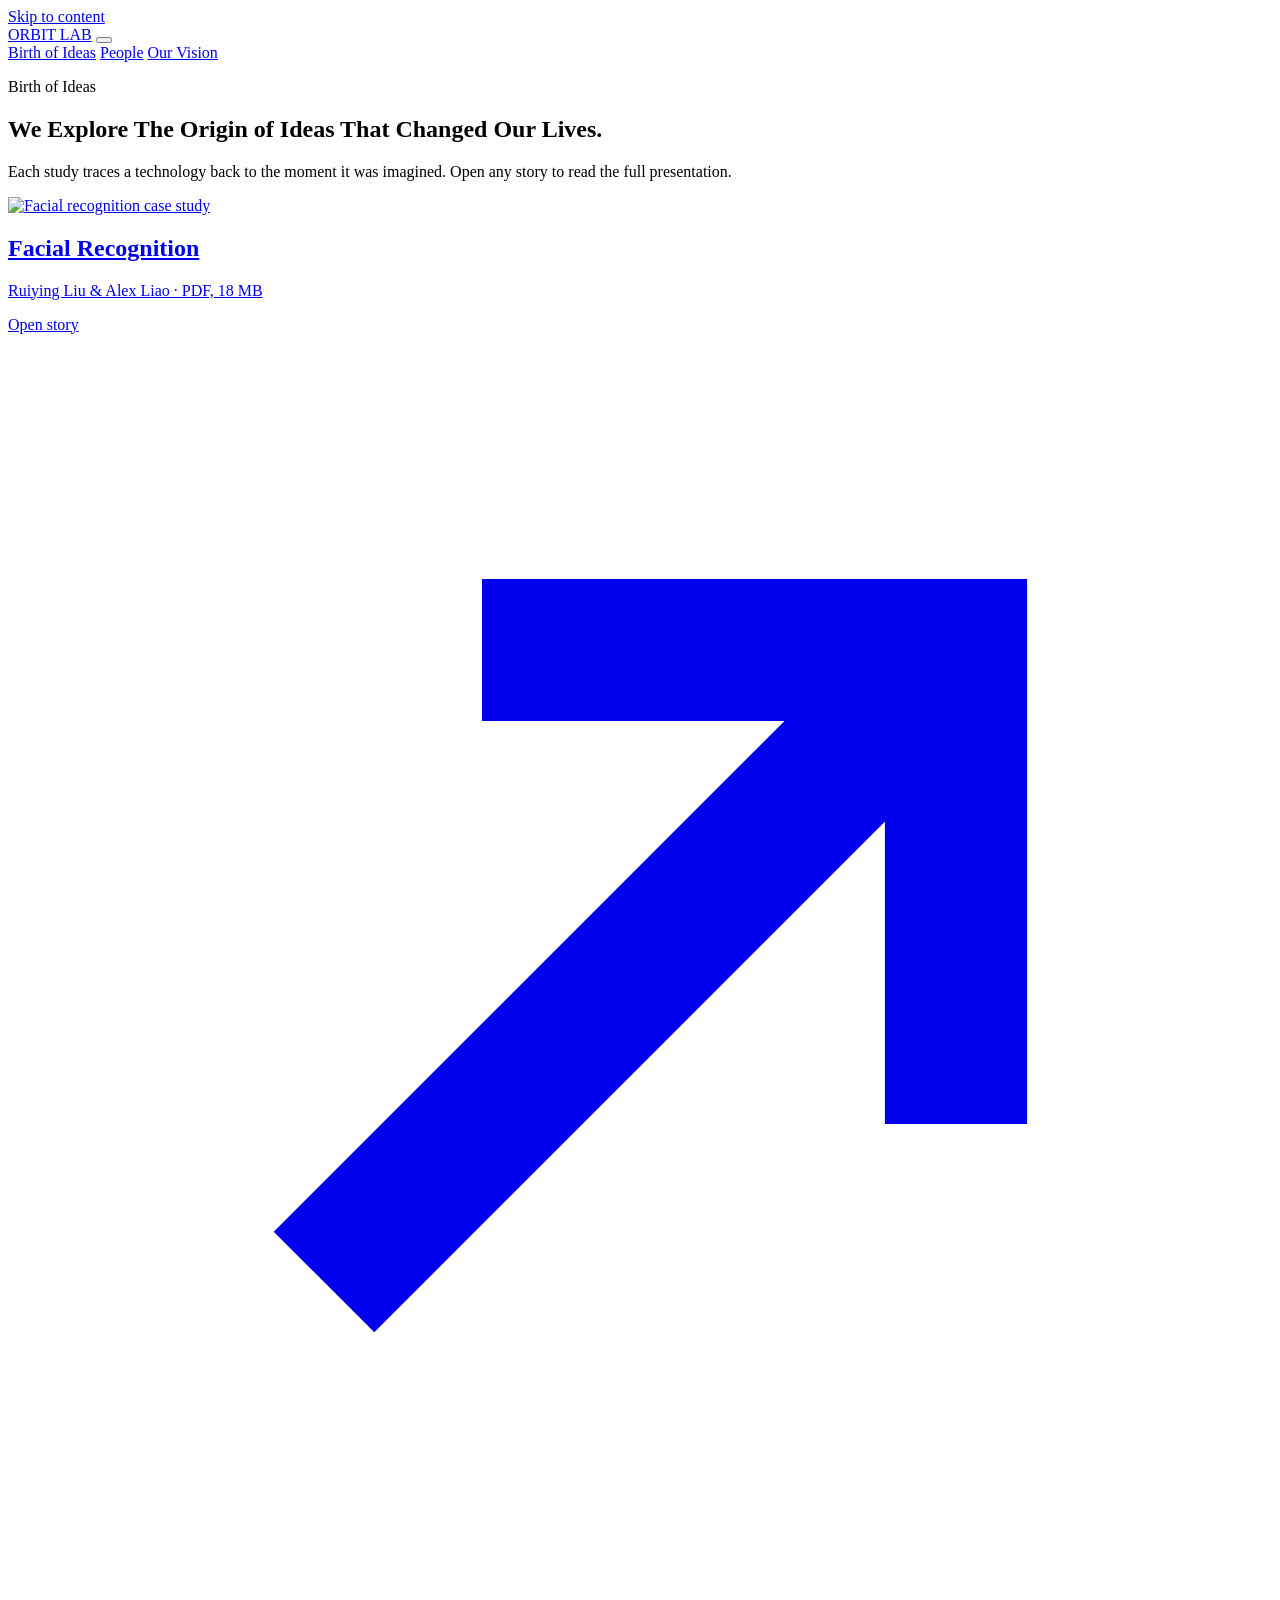
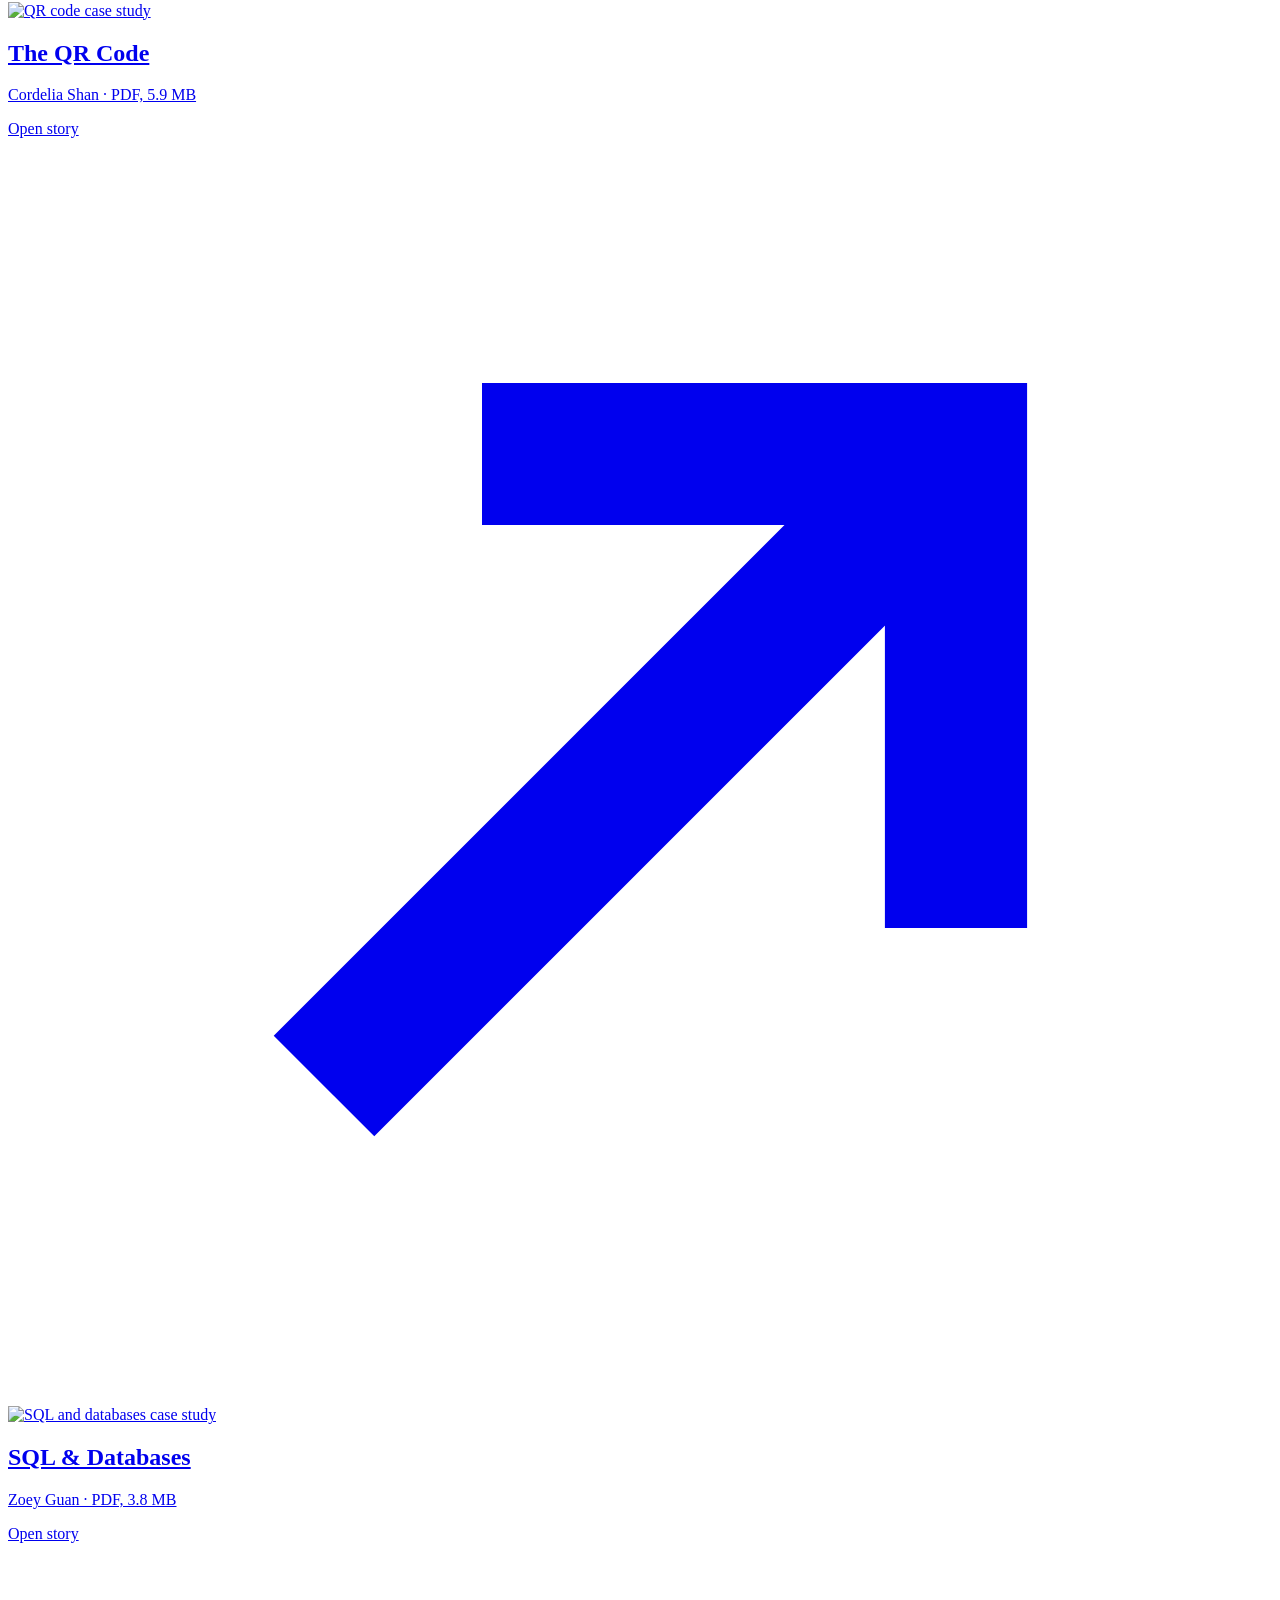
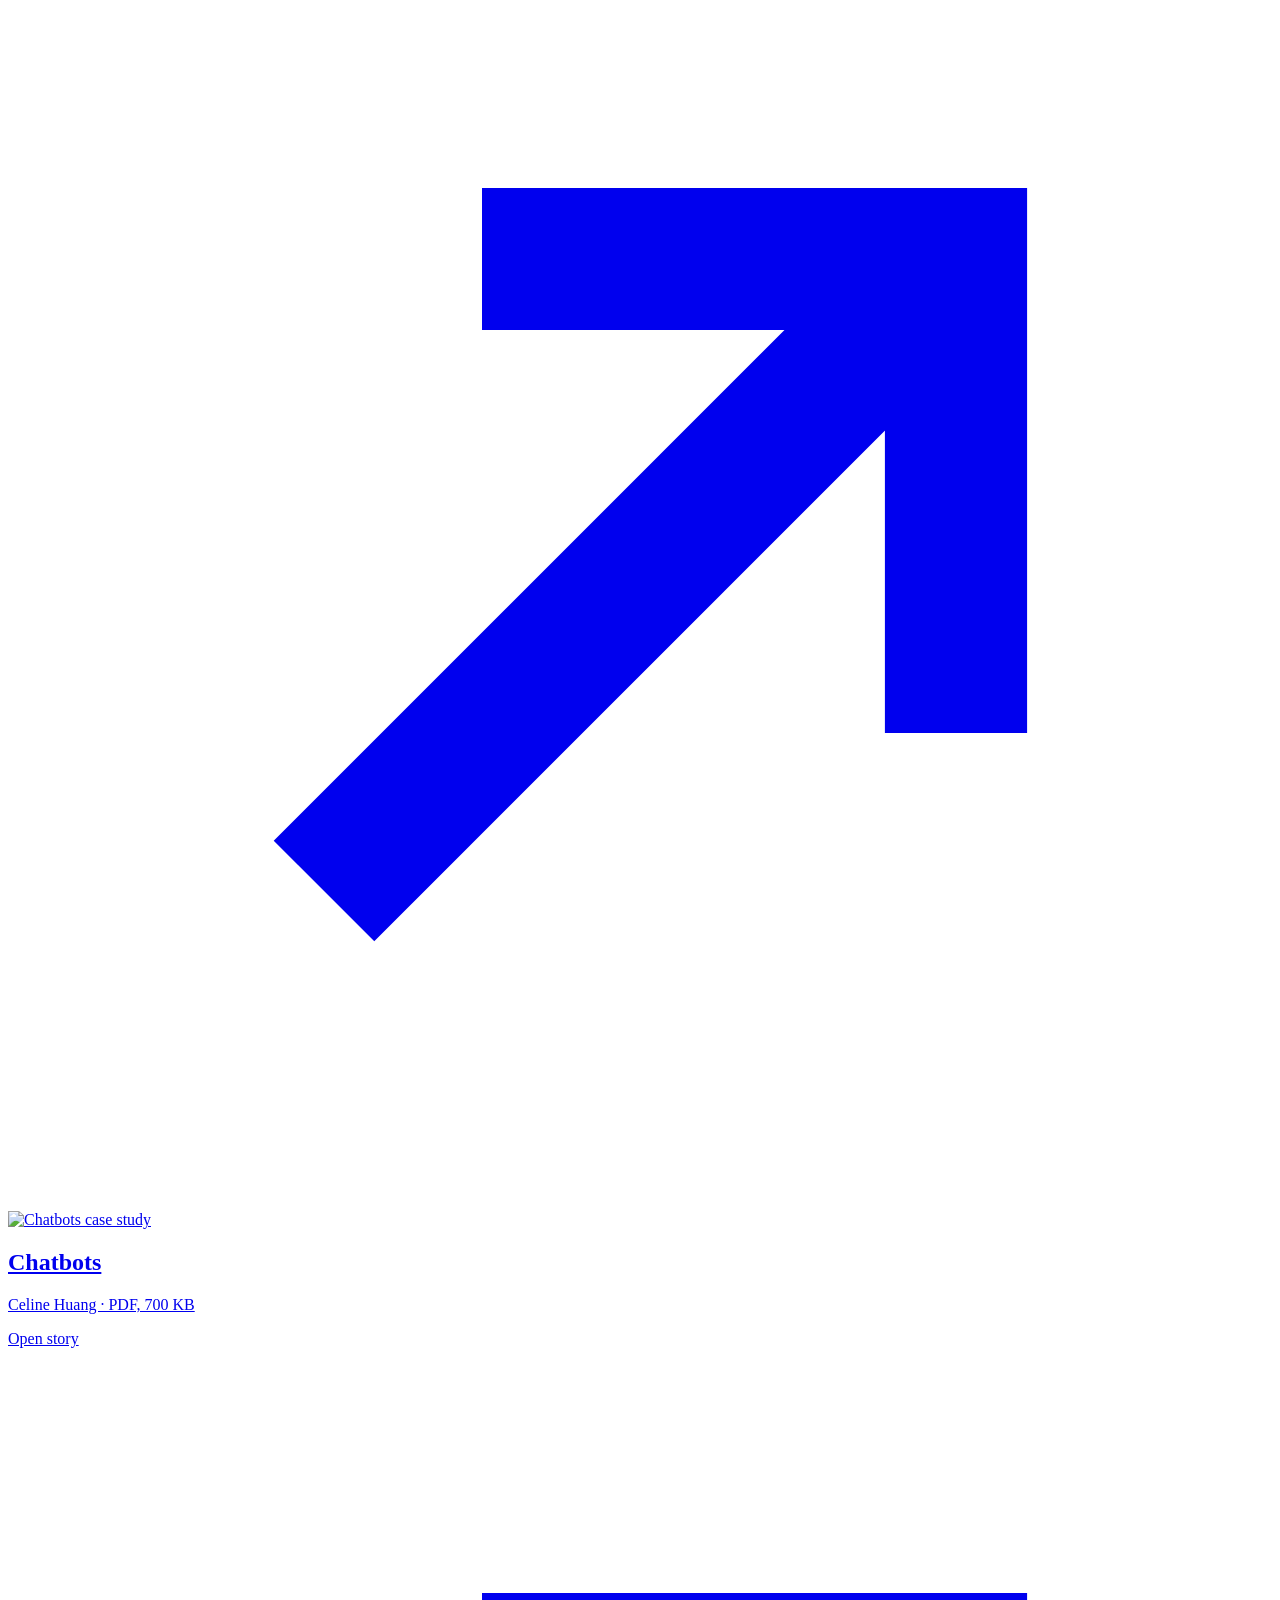
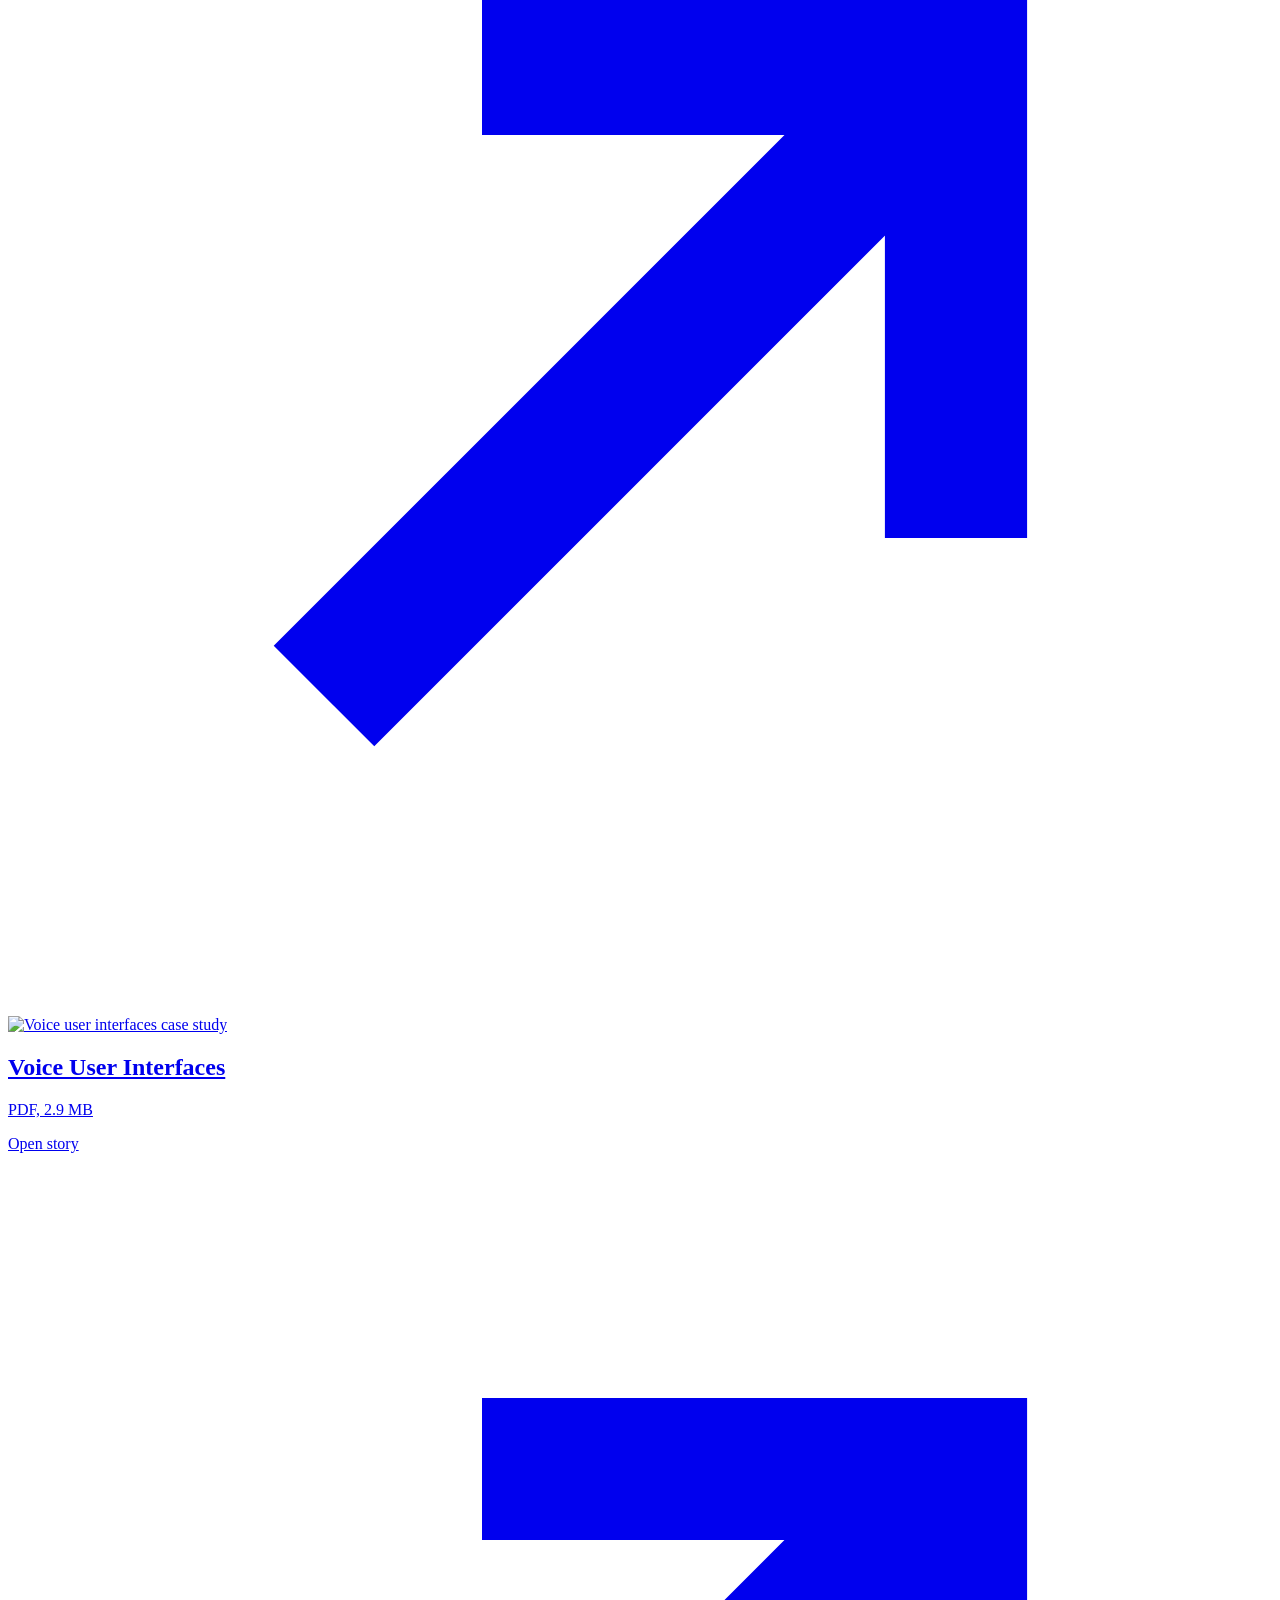
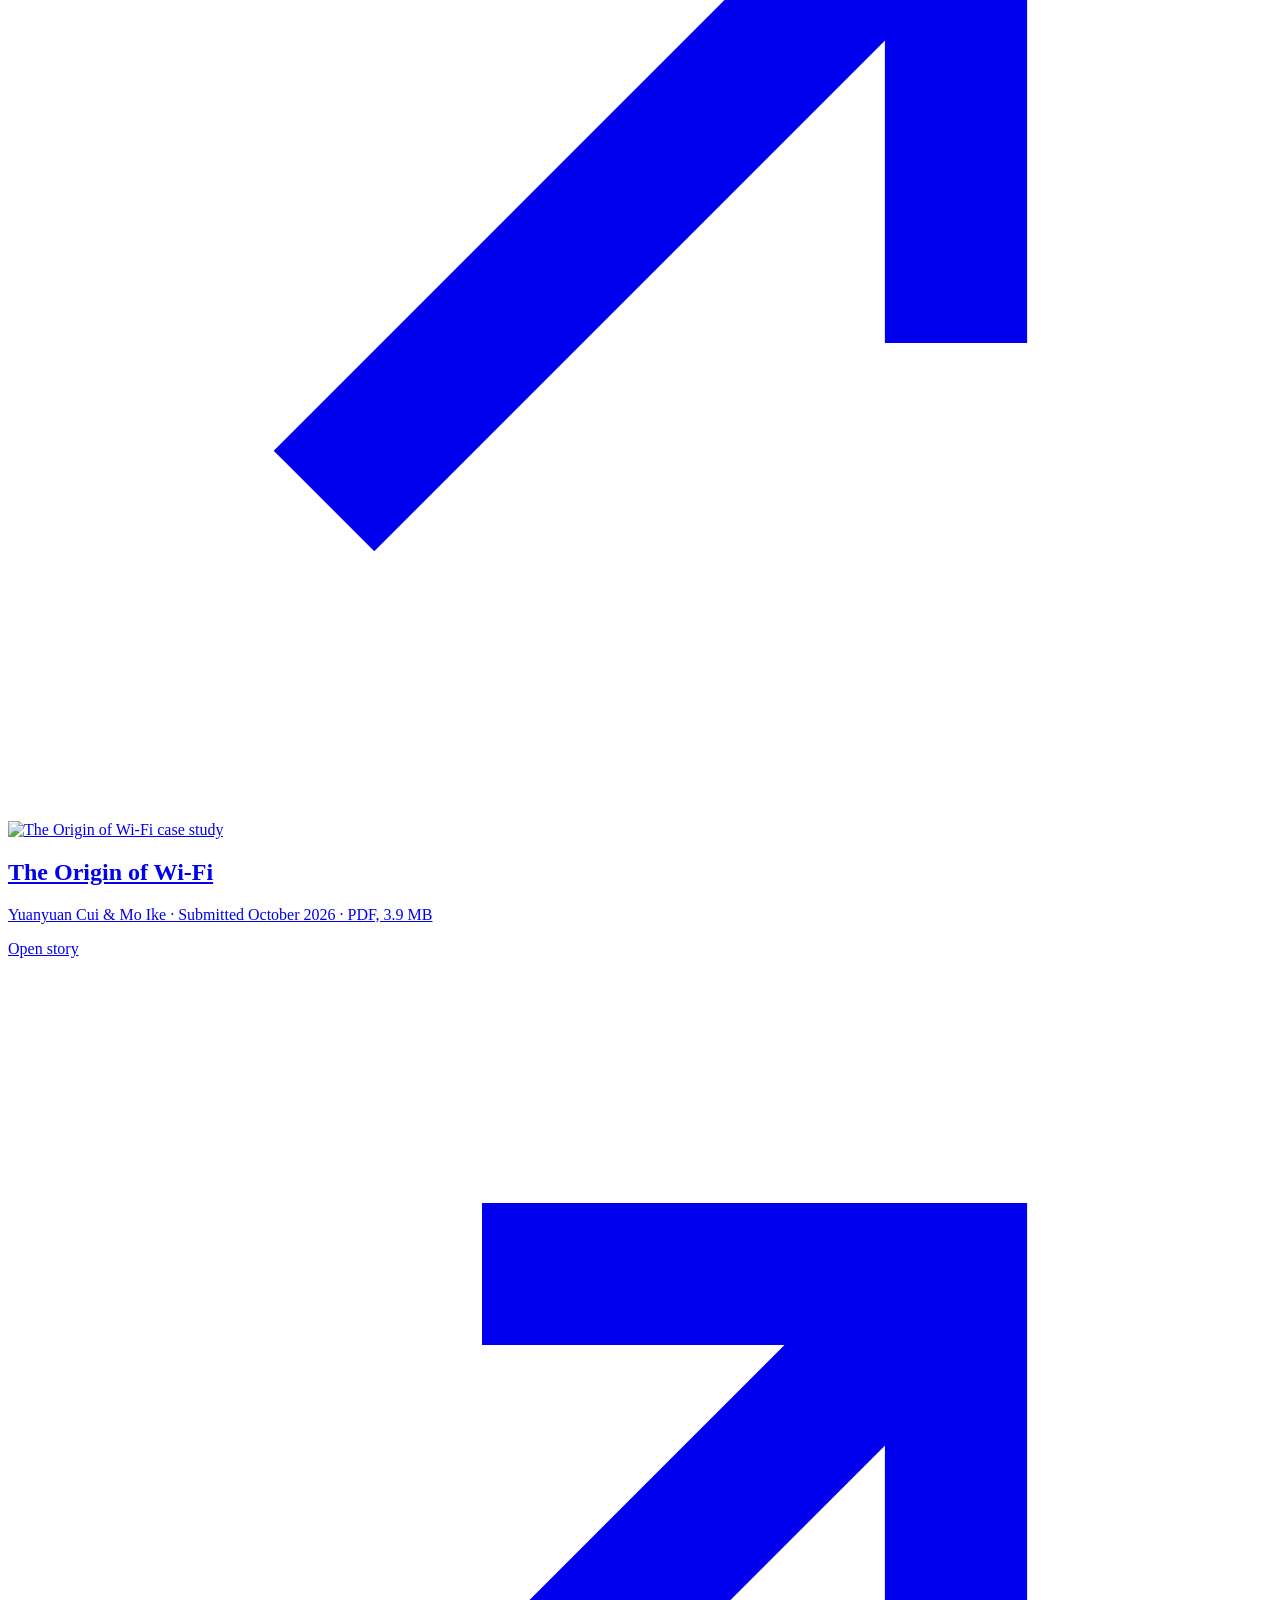
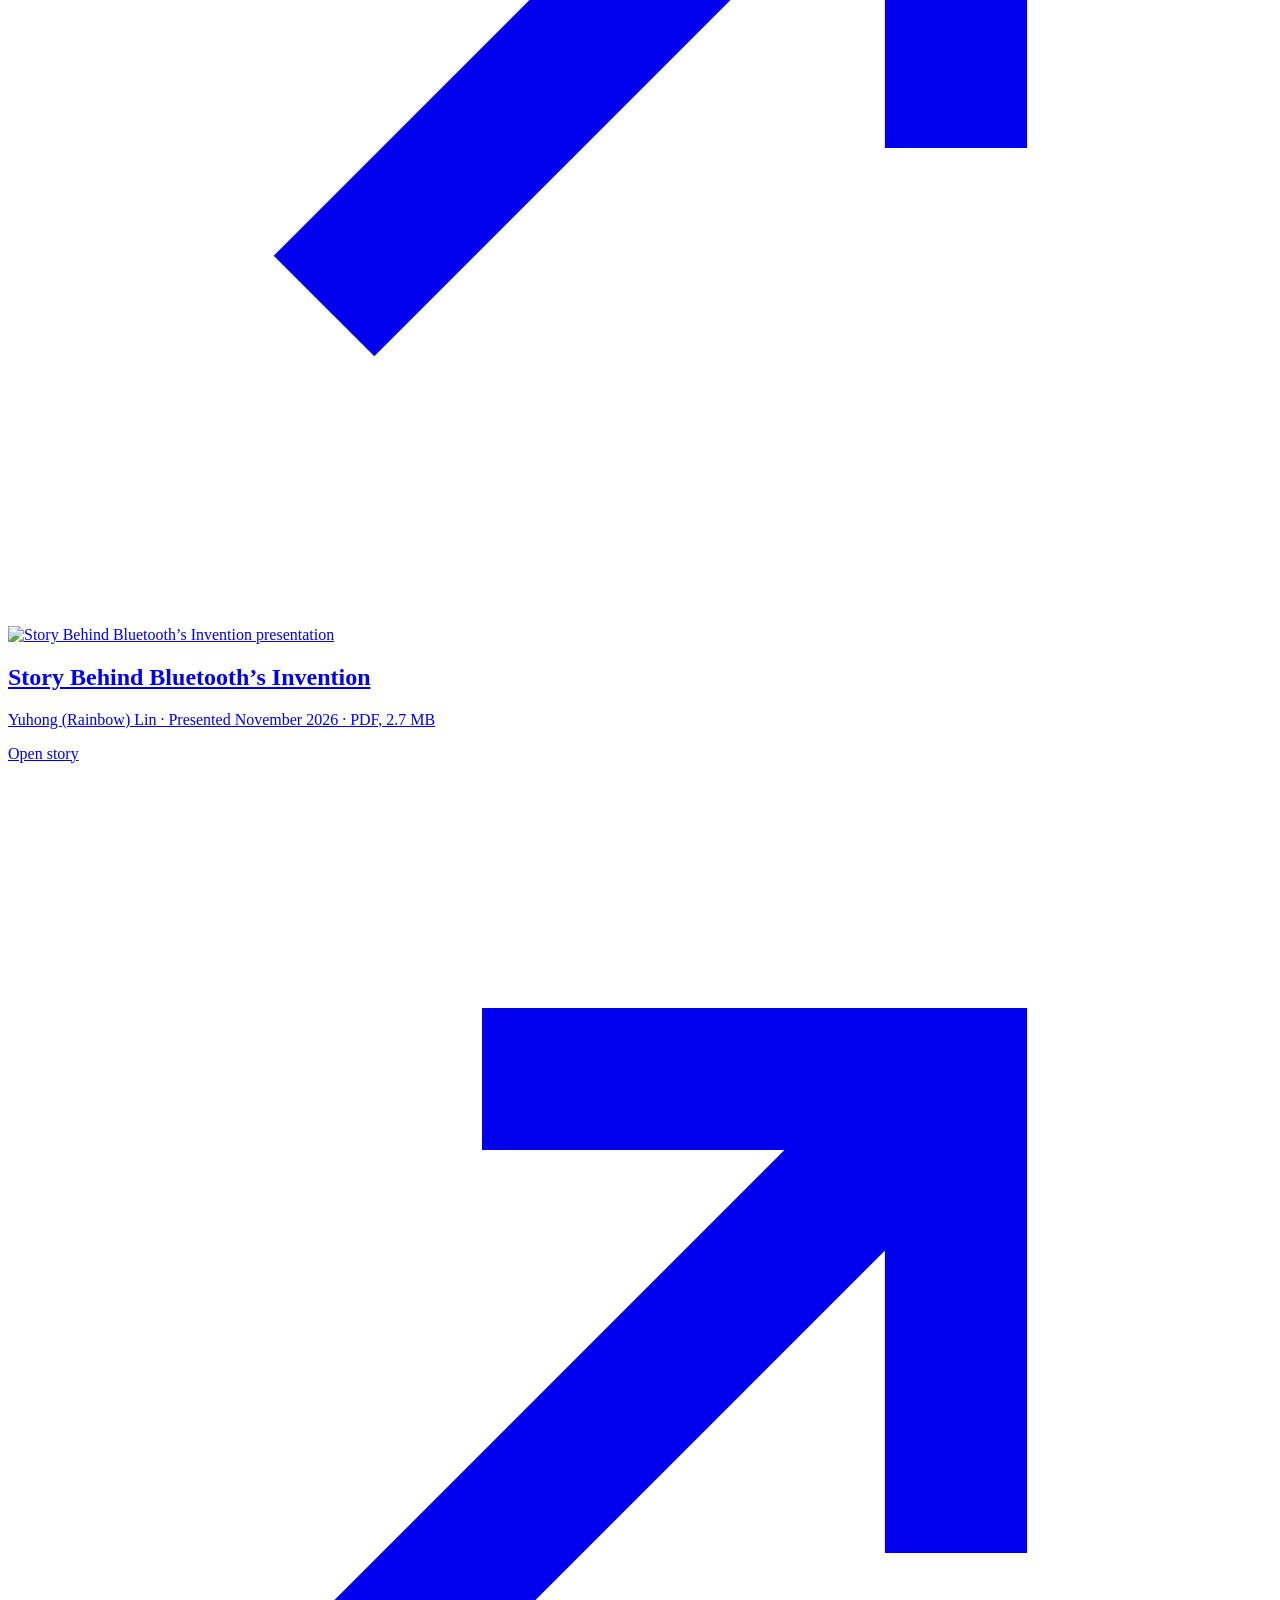
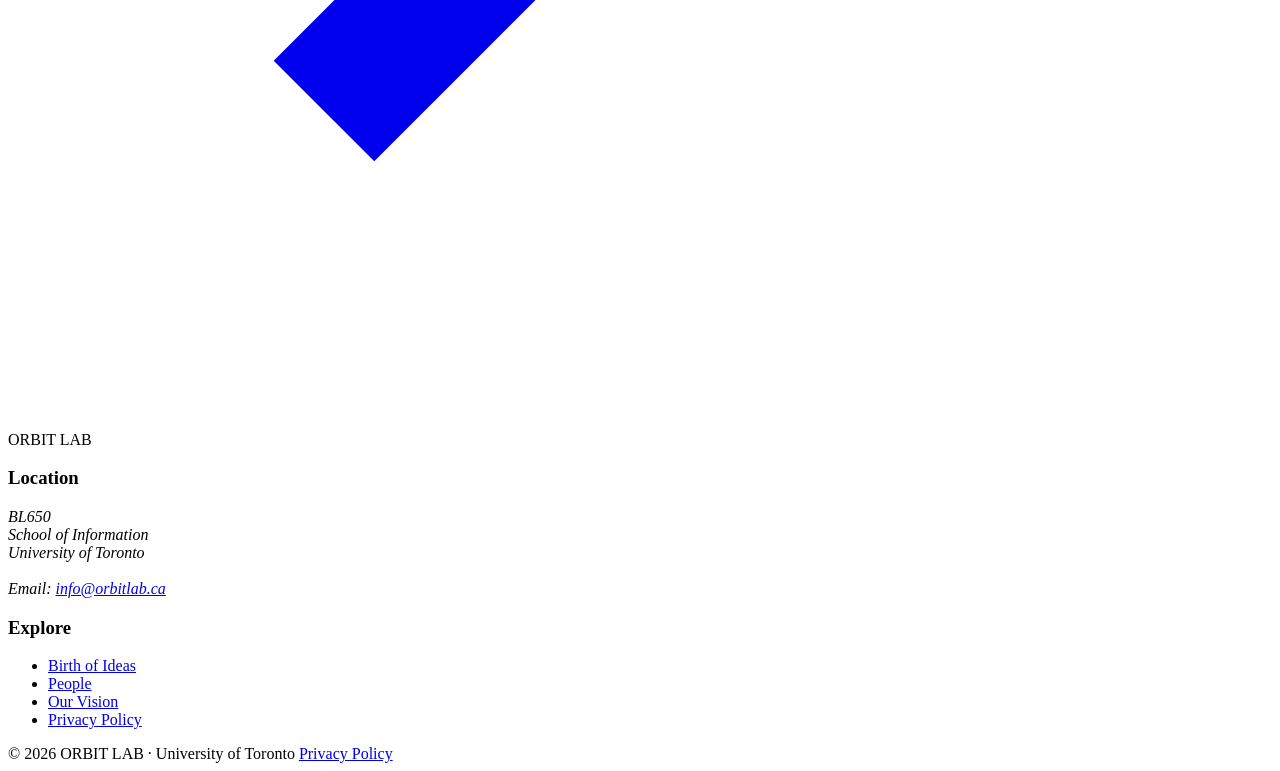
==== commit baf0118c: "Add Story Behind Bluetooth's Invention to Birth of Ideas" ====
--- a/site/birth-of-ideas/index.html
+++ b/site/birth-of-ideas/index.html
@@ -127,6 +127,20 @@
           </div>
         </a>
 
+        <a class="story reveal" href="/assets/pdf/bluetooth.pdf" target="_blank" rel="noopener">
+          <div class="story__thumb">
+            <picture><source srcset="/assets/img/stories/bluetooth.webp" type="image/webp"><img src="/assets/img/stories/bluetooth.jpg" alt="Story Behind Bluetooth&rsquo;s Invention presentation" loading="lazy" width="1400" height="788"></picture>
+          </div>
+          <div class="story__body">
+            <h2 class="story__title">Story Behind Bluetooth&rsquo;s Invention</h2>
+            <p class="story__meta">Yuhong (Rainbow) Lin &middot; Presented November 2026 &middot; PDF, 2.7 MB</p>
+            <span class="story__cta">Open story
+              <svg viewBox="0 0 16 16" fill="none" stroke="currentColor" stroke-width="1.8" aria-hidden="true">
+                <path d="M4 12L12 4M6 4h6v6"/></svg>
+            </span>
+          </div>
+        </a>
+
       </div>
     </div>
   </section>
